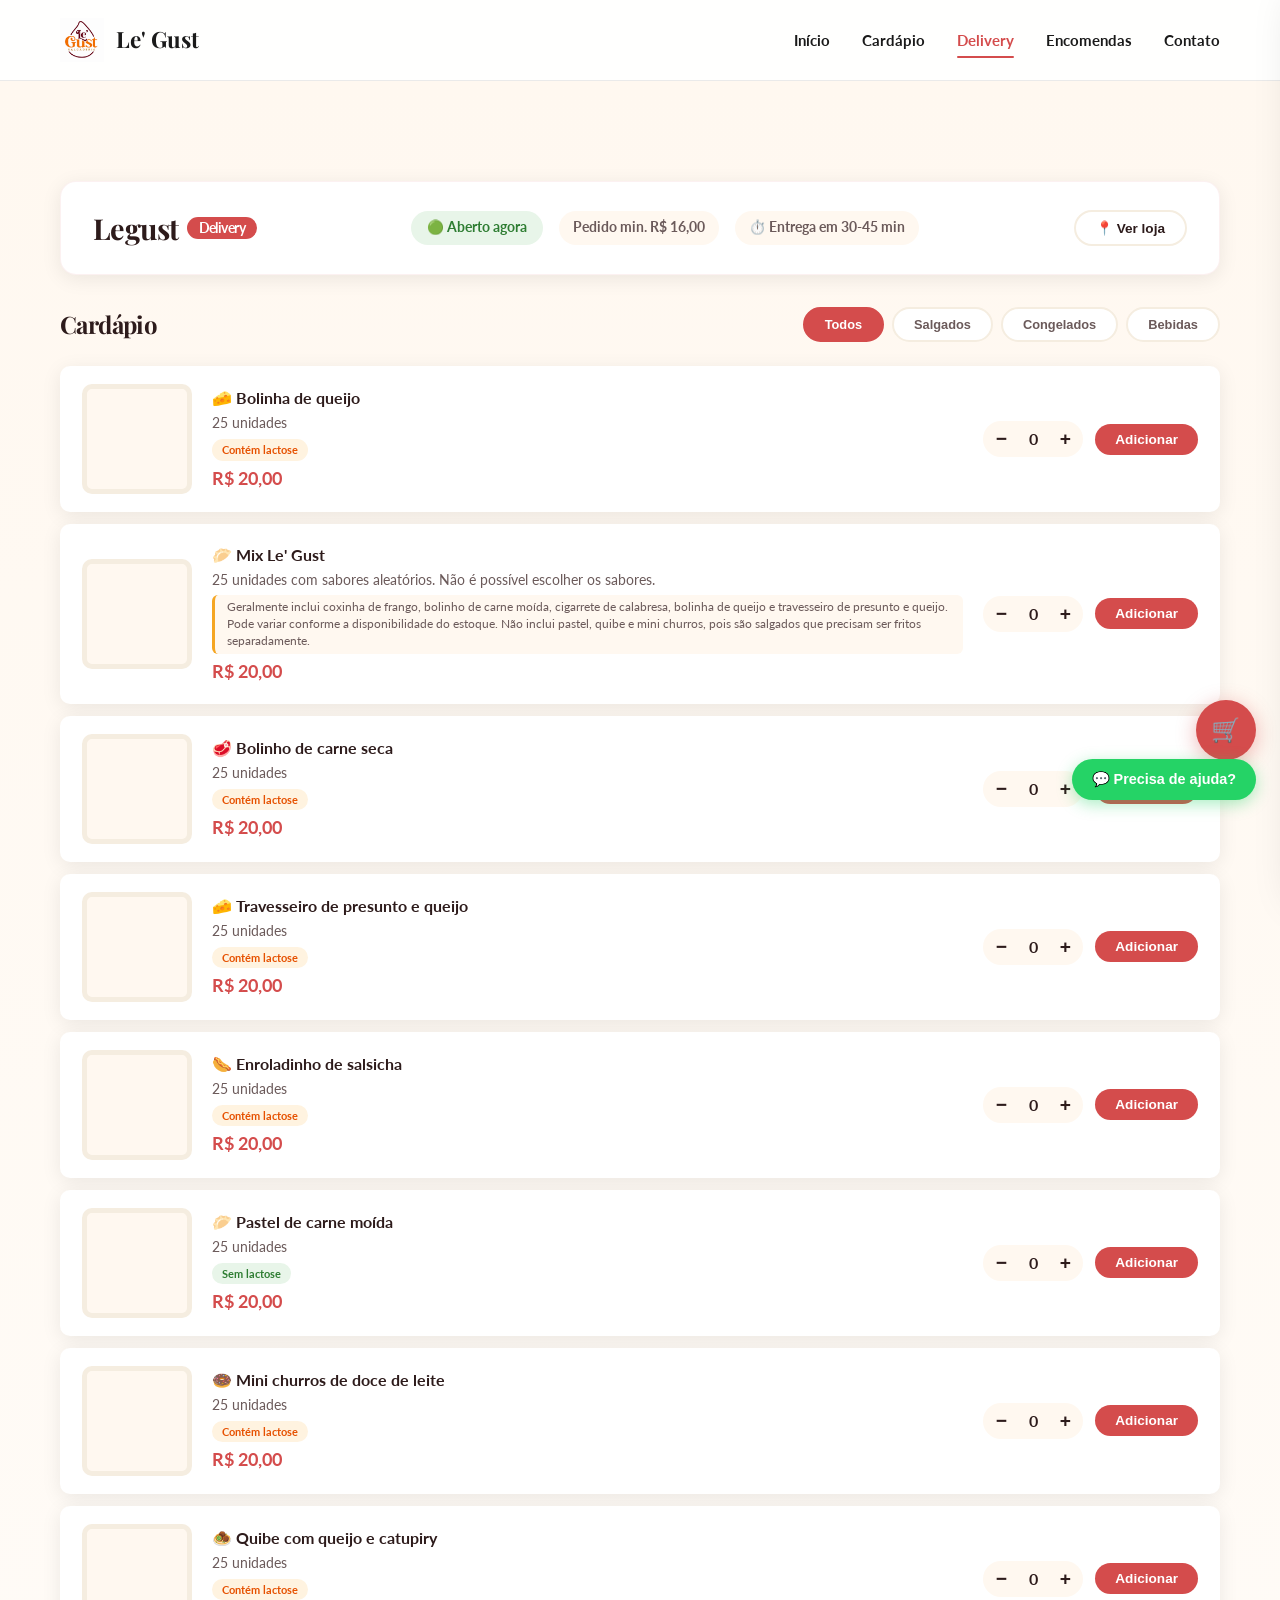
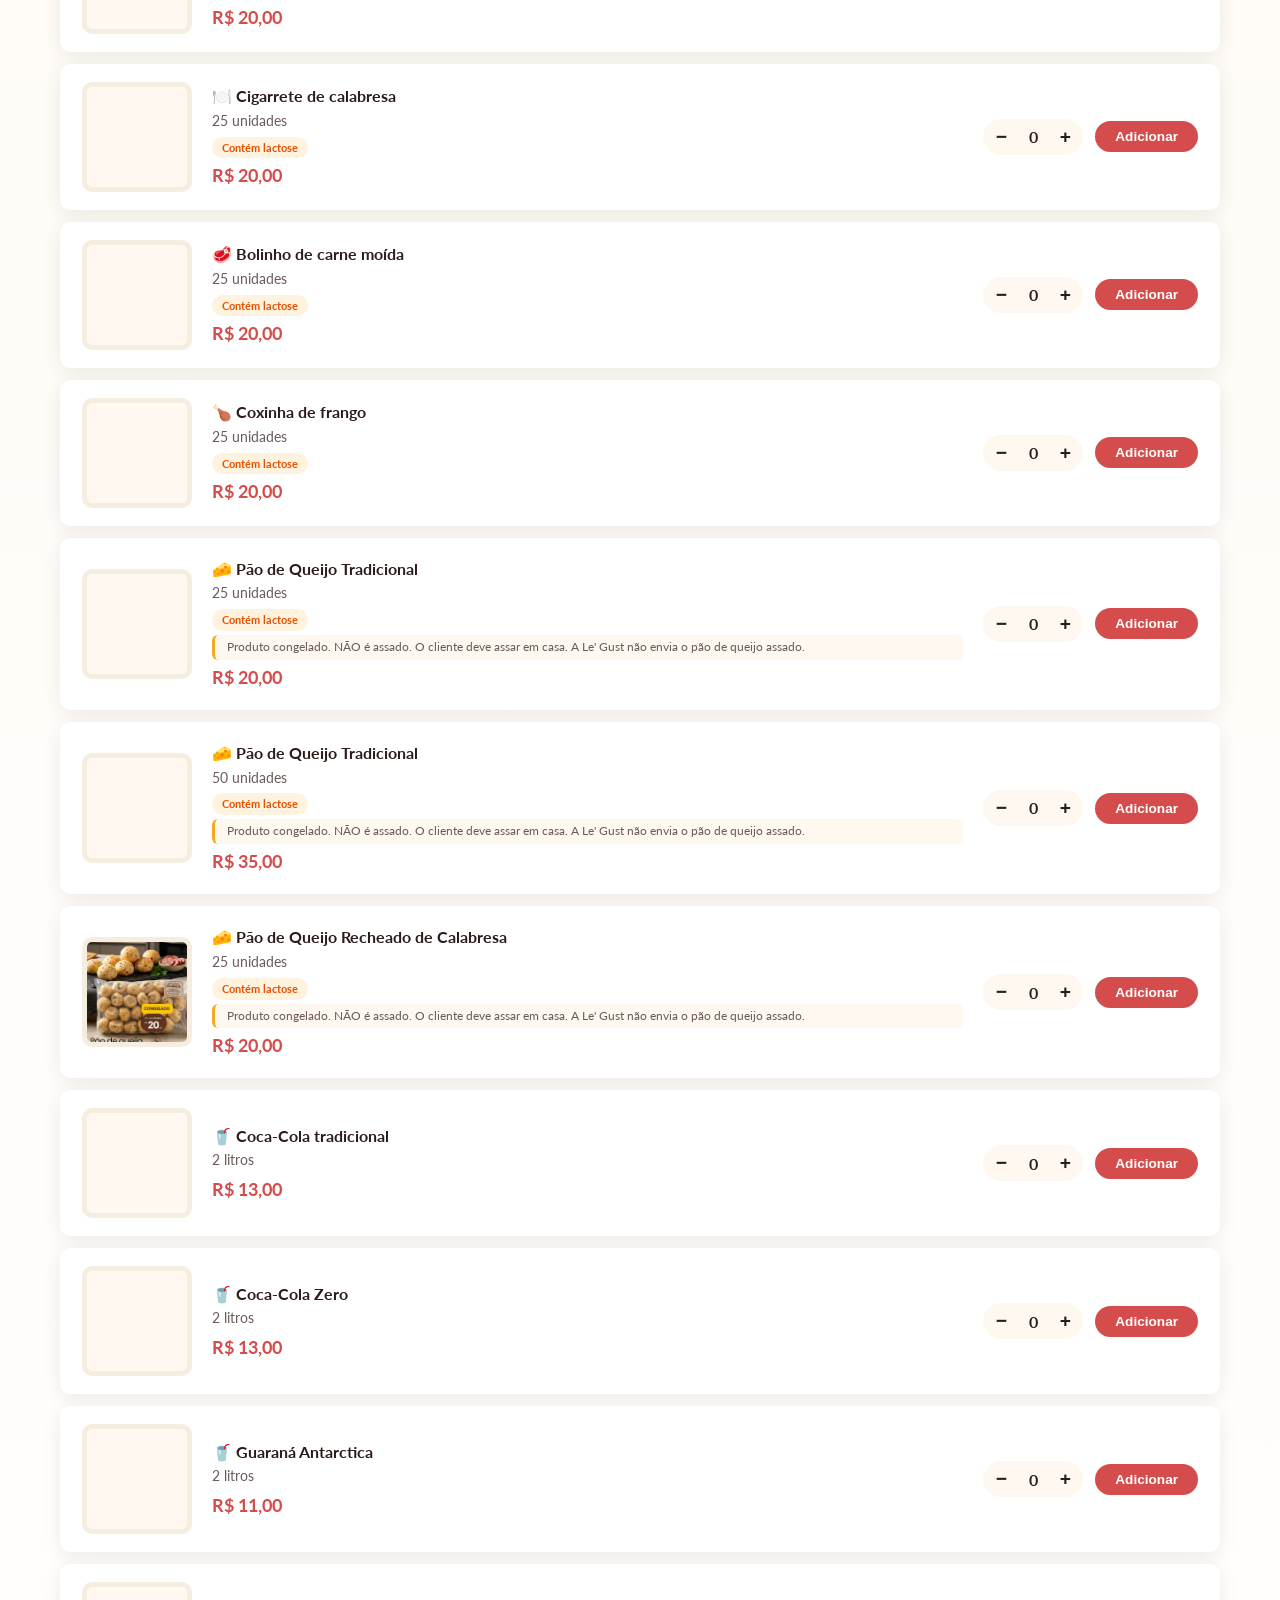
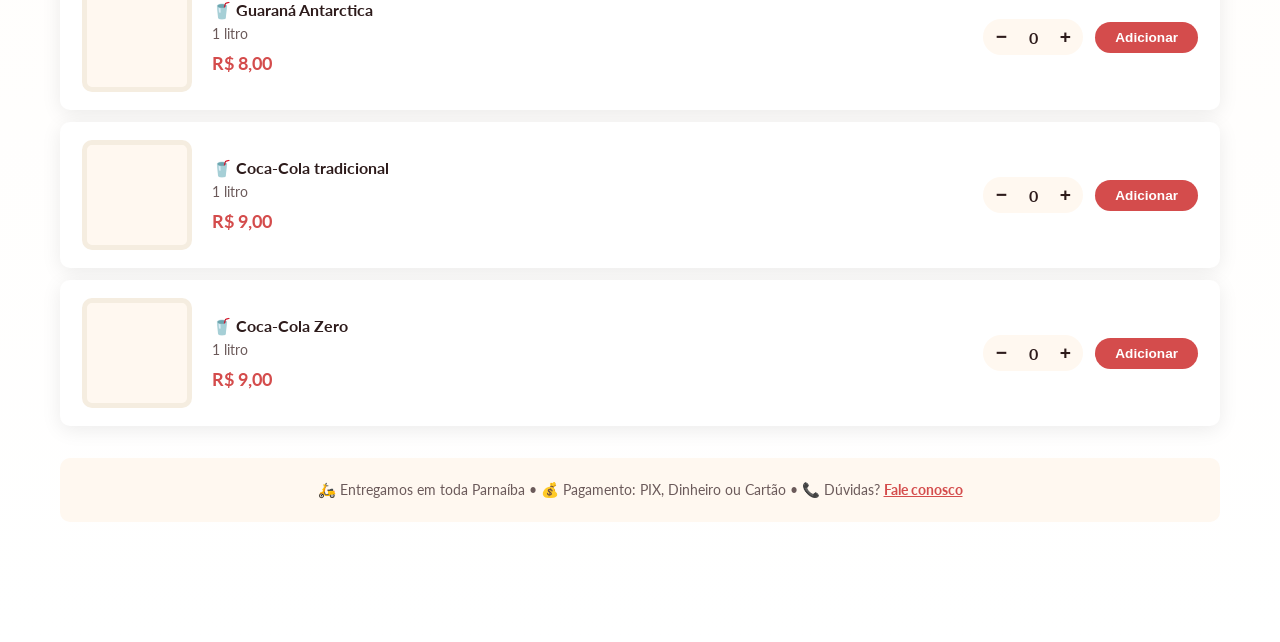
==== delivery.html @ bb662b4f "Atualizando" ====
<!DOCTYPE html>
<html lang="pt-BR">
<head>
    <meta charset="UTF-8" />
    <meta name="viewport" content="width=device-width, initial-scale=1.0" />
    <title>Delivery | Le' Gust Salgaderia</title>
    <meta name="description" content="Cardápio completo da Le' Gust Salgaderia. Peça seus salgados favoritos para entrega ou retirada." />
    <link rel="preconnect" href="https://fonts.googleapis.com" />
    <link rel="preconnect" href="https://fonts.gstatic.com" crossorigin />
    <link href="https://fonts.googleapis.com/css2?family=Playfair+Display:ital,wght@0,400;0,600;0,700;1,400&family=Lato:wght@400;700&display=swap" rel="stylesheet" />
    <link rel="stylesheet" href="style.css" />
    <link rel="stylesheet" href="delivery.css" />
</head>
<body>

    <!-- ===== HEADER ===== -->
    <header class="header" id="header">
        <div class="container">
            <a href="/" class="logo">
                <img src="legustlogo.png" alt="Le' Gust Salgaderia" />
                <span>Le' Gust</span>
            </a>
            <button class="menu-toggle" id="menuToggle" aria-label="Abrir menu" type="button">
                <span></span><span></span><span></span>
            </button>
            <nav class="nav-menu" id="navMenu">
                <a href="/">Início</a>
                <a href="/#cardapio">Cardápio</a>
                <a href="/delivery" class="active">Delivery</a>
                <a href="delivery.html">Encomendas</a>
                <a href="/#contato">Contato</a>
            </nav>
        </div>
    </header>

    <!-- ===== DELIVERY - CARDÁPIO ===== -->
    <section class="delivery-page">
        <div class="container">

            <!-- ===== HEADER DA LOJA ===== -->
            <div class="loja-header">
                <h1>
                    Legust
                    <span>Delivery</span>
                </h1>
                <div class="loja-status">
                    <span class="status-badge online">🟢 Aberto agora</span>
                    <span class="pedido-min">Pedido min. R$ 16,00</span>
                    <span class="pedido-min">⏱️ Entrega em 30-45 min</span>
                </div>
                <button type="button" class="btn-perfil" onclick="mostrarToast('📍 R. São Benedito, 475 - Planalto, Parnaíba - PI')">
                    📍 Ver loja
                </button>
            </div>

            <!-- ===== CATEGORIAS ===== -->
            <div class="categorias">
                <h2>Cardápio</h2>
                <div class="categoria-tabs">
                    <button type="button" class="categoria-tab active" data-categoria="todos">Todos</button>
                    <button type="button" class="categoria-tab" data-categoria="salgados">Salgados</button>
                    <button type="button" class="categoria-tab" data-categoria="congelados">Congelados</button>
                    <button type="button" class="categoria-tab" data-categoria="bebidas">Bebidas</button>
                </div>
            </div>

            <!-- ===== LISTA DE PRODUTOS ===== -->
            <div class="produtos-lista" id="produtosLista">
                <!-- Inserido via JavaScript -->
            </div>

            <!-- ===== INFORMAÇÕES ADICIONAIS ===== -->
            <div style="margin-top: 32px; padding: 20px; background: var(--cream); border-radius: var(--radius-sm); text-align: center;">
                <p style="color: var(--text-light); font-size: 0.9rem;">
                    🛵 Entregamos em toda Parnaíba • 
                    💰 Pagamento: PIX, Dinheiro ou Cartão • 
                    📞 Dúvidas? <a href="#" onclick="openWhatsApp('Olá! Tenho uma dúvida sobre o delivery.')" style="color: var(--primary); font-weight: 700;">Fale conosco</a>
                </p>
            </div>

        </div>
    </section>

    <!-- ===== CARRINHO LATERAL ===== -->
    <div class="cart-overlay" id="cartOverlay"></div>
    
    <div class="cart-sidebar" id="cartSidebar">
        <div class="cart-header">
            <h2>🛒 Seu Pedido</h2>
            <button type="button" class="cart-close" id="cartClose" aria-label="Fechar carrinho">&times;</button>
        </div>
        <div class="cart-body" id="cartBody">
            <div class="cart-empty">
                <span style="font-size:3rem;">🛒</span>
                <p>Seu pedido está vazio</p>
                <span>Adicione seus salgados favoritos!</span>
            </div>
        </div>
        <div class="cart-footer" id="cartFooter" style="display:none;">
            <div class="cart-total">
                <span>Total:</span>
                <span class="cart-total-value" id="cartTotal">R$ 0,00</span>
            </div>
            <button type="button" class="btn btn-primary btn-full" id="cartCheckout">
                FINALIZAR PEDIDO
            </button>
        </div>
    </div>

    <!-- ===== BOTÃO CARRINHO FLUTUANTE ===== -->
    <button type="button" class="cart-float" id="cartFloat" aria-label="Abrir carrinho">
        <span>🛒</span>
        <span class="cart-badge" id="cartBadge" style="display:none;">0</span>
    </button>

    <!-- ===== BOTÃO AJUDA ===== -->
    <button type="button" class="ajuda-btn" id="ajudaDelivery">
        💬 Precisa de ajuda?
    </button>

    <!-- ===== MODAL DE FINALIZAÇÃO ===== -->
    <div class="modal-overlay" id="modalOverlay">
        <div class="modal-content">
            <button type="button" class="modal-close" id="modalClose">&times;</button>
            <h2>📋 Finalizar Pedido</h2>
            
            <!-- STEP 1: Opções de entrega -->
            <div class="modal-step" id="modalStep1">
                <h3>Como você quer receber?</h3>
                <div class="delivery-options">
                    <button type="button" class="delivery-option" data-tipo="entrega">
                        <span class="option-icon">🛵</span>
                        RECEBER EM CASA
                    </button>
                    <button type="button" class="delivery-option" data-tipo="retirada">
                        <span class="option-icon">🏪</span>
                        RETIRAR NA LOJA
                    </button>
                    <button type="button" class="delivery-option" data-tipo="encomenda">
                        <span class="option-icon">📅</span>
                        FAZER AGENDAMENTO
                    </button>
                </div>
                <p style="text-align:center; margin-top:16px; color: var(--text-light); font-size:0.9rem;">
                    Escolha a melhor opção para você
                </p>
            </div>

            <!-- STEP 2: Formulário de Encomenda (sem eventos) -->
            <div class="modal-step" id="modalStepEncomenda" style="display:none;">
                <h3>📅 Fazer Agendamento</h3>
                <p style="color: var(--text-light); margin-bottom:16px;">
                    Preencha os dados para fazer sua encomenda.
                </p>
                
                <!-- Data -->
                <div class="form-group" style="margin-bottom:16px;">
                    <label for="encomendaData">Data da encomenda *</label>
                    <input type="date" id="encomendaData" required />
                </div>

                <!-- Horário -->
                <div class="form-group" style="margin-bottom:16px;">
                    <label>Horário *</label>
                    <div style="display:grid; grid-template-columns:1fr 1fr; gap:12px; margin-top:8px;">
                        <div>
                            <strong style="display:block; font-size:0.85rem; color:var(--text-light); margin-bottom:6px;">🌅 Manhã</strong>
                            <select id="encomendaHorario" class="horario-select" style="width:100%; padding:10px; border:2px solid var(--gray-dark); border-radius:var(--radius-sm); font-size:0.95rem;">
                                <option value="">Selecione</option>
                                <option value="08:00">08:00</option>
                                <option value="08:30">08:30</option>
                                <option value="09:00">09:00</option>
                                <option value="09:30">09:30</option>
                                <option value="10:00">10:00</option>
                                <option value="10:30">10:30</option>
                                <option value="11:00">11:00</option>
                                <option value="11:30">11:30</option>
                                <option value="12:00">12:00</option>
                            </select>
                        </div>
                        <div>
                            <strong style="display:block; font-size:0.85rem; color:var(--text-light); margin-bottom:6px;">🌆 Tarde</strong>
                            <select id="encomendaHorarioTarde" class="horario-select" style="width:100%; padding:10px; border:2px solid var(--gray-dark); border-radius:var(--radius-sm); font-size:0.95rem;">
                                <option value="">Selecione</option>
                                <option value="14:30">14:30</option>
                                <option value="15:00">15:00</option>
                                <option value="15:30">15:30</option>
                                <option value="16:00">16:00</option>
                                <option value="16:30">16:30</option>
                                <option value="17:00">17:00</option>
                                <option value="17:30">17:30</option>
                                <option value="18:00">18:00</option>
                                <option value="18:30">18:30</option>
                                <option value="19:00">19:00</option>
                            </select>
                        </div>
                    </div>
                </div>

                <!-- Endereço simplificado para encomenda -->
                <div style="background:var(--cream); padding:16px; border-radius:var(--radius-sm); margin-bottom:16px;">
                    <h4 style="font-size:1rem; margin-bottom:12px;">📍 Local da encomenda</h4>
                    <div class="form-group" style="margin-bottom:12px;">
                        <label for="encomendaEndereco">Endereço *</label>
                        <input type="text" id="encomendaEndereco" placeholder="Rua, número, complemento" required />
                    </div>
                    <div class="form-group" style="margin-bottom:12px;">
                        <label for="encomendaBairro">Bairro *</label>
                        <input type="text" id="encomendaBairro" placeholder="Digite o nome do seu bairro" required style="border-color:var(--primary); border-width:2px;" />
                    </div>
                    <div class="form-group">
                        <label for="encomendaReferencia">Ponto de referência</label>
                        <input type="text" id="encomendaReferencia" placeholder="Próximo a..." />
                    </div>
                </div>

                <!-- Nome do cliente -->
                <div class="form-group" style="margin-bottom:16px;">
                    <label for="encomendaNome">Seu nome *</label>
                    <input type="text" id="encomendaNome" placeholder="Digite seu nome" required />
                </div>

                <button type="button" class="btn btn-primary btn-full" id="btnConfirmarEncomenda">
                    ✅ CONFIRMAR ENCOMENDA
                </button>
            </div>

            <!-- STEP: Nome (para entrega/retirada) -->
            <div class="modal-step" id="modalStepNome" style="display:none;">
                <h3>👤 Seu nome</h3>
                <p style="color: var(--text-light); margin-bottom:16px;">
                    Como podemos te chamar?
                </p>
                <div class="form-group">
                    <label for="clienteNome">Seu nome *</label>
                    <input
                        type="text"
                        id="clienteNome"
                        placeholder="Digite seu nome"
                        autocomplete="name"
                        required
                    />
                </div>
                <button type="button" class="btn btn-primary btn-full" id="modalNomeConfirmar" style="margin-top:16px;">
                    ✅ Confirmar nome
                </button>
            </div>

            <!-- STEP 3: Endereço para entrega -->
            <div class="modal-step" id="modalStep3" style="display:none;">
                <h3>📍 Endereço de entrega</h3>
                <form id="modalEnderecoForm" onsubmit="return false;">
                    <div class="form-row">
                        <div class="form-group full">
                            <label>Rua *</label>
                            <input type="text" id="modalEnderecoRua" required placeholder="Digite sua rua" />
                        </div>
                    </div>
                    <div class="form-row">
                        <div class="form-group">
                            <label>Número *</label>
                            <input type="text" id="modalEnderecoNumero" placeholder="123" required />
                        </div>
                        <div class="form-group">
                            <label>Complemento</label>
                            <input type="text" id="modalEnderecoComplemento" placeholder="Apto, Bloco..." />
                        </div>
                    </div>
                    <div class="form-row">
                        <div class="form-group full">
                            <label>Bairro *</label>
                            <input type="text" id="modalEnderecoBairro" placeholder="Digite o nome do seu bairro" required />
                        </div>
                    </div>
                    <div class="form-row">
                        <div class="form-group full">
                            <label>Ponto de referência</label>
                            <input type="text" id="modalEnderecoReferencia" placeholder="Próximo a..." />
                        </div>
                    </div>
                    <button type="button" class="btn btn-primary btn-full" id="modalEnderecoConfirmar">
                        ✅ Confirmar endereço
                    </button>
                </form>
            </div>

            <!-- STEP 4: Pagamento e enviar -->
            <div class="modal-step" id="modalStep4" style="display:none;">
                <h3>💳 Forma de pagamento</h3>
                <p style="color: var(--text-light); margin-bottom:16px;">
                    Selecione como deseja pagar seu pedido.
                </p>
                <div class="pagamento-opcoes">
                    <button type="button" class="pagamento-btn" data-pagamento="PIX">✨ PIX</button>
                    <button type="button" class="pagamento-btn" data-pagamento="Dinheiro">💰 DINHEIRO</button>
                    <button type="button" class="pagamento-btn" data-pagamento="Cartão">💳 CARTÃO</button>
                </div>
                <p id="modalPagamentoSelecionado" style="display:none; margin-top: 12px; font-weight: bold;"></p>
                <!-- Botão de enviar será injetado dinamicamente -->
            </div>
        </div>
    </div>

    <!-- ===== SCRIPTS ===== -->
    <script src="main.js"></script>
    <script src="delivery.js"></script>
</body>
</html>
---- style.css ----
/* ===== VARIÁVEIS DE DESIGN ===== */
:root {
    --primary: #D9381E;
    --primary-hover: #B52B14;
    --primary-light: #FFF1EF;
    --dark: #1A1A1A;
    --dark-surface: #242424;
    --muted: #666666;
    --light-bg: #FAFAFA;
    --white: #FFFFFF;
    --whatsapp: #25D366;
    --whatsapp-hover: #1DA851;
    --border-color: #EAEAEA;
    
    --font-heading: 'Playfair Display', serif;
    --font-body: 'Lato', sans-serif;
    
    --shadow-sm: 0 2px 8px rgba(0, 0, 0, 0.04);
    --shadow-md: 0 8px 24px rgba(0, 0, 0, 0.08);
    --shadow-lg: 0 16px 32px rgba(0, 0, 0, 0.12);
    --radius-sm: 8px;
    --radius-md: 16px;
    --radius-lg: 24px;
    --transition: all 0.3s cubic-bezier(0.16, 1, 0.3, 1);
    
    /* Cores adicionais para compatibilidade com delivery.css */
    --cream: #FFF8F0;
    --cream-dark: #F5EDE0;
    --gray: #F0F0F0;
    --gray-dark: #E0E0E0;
    --text: #2D1B1B;
    --text-light: #6B5A5A;
}

/* ===== RESET & BASE ===== */
*, *::before, *::after {
    margin: 0;
    padding: 0;
    box-sizing: border-box;
}

html {
    scroll-behavior: smooth;
    font-size: 16px;
}

body {
    font-family: var(--font-body);
    color: var(--dark);
    background-color: var(--light-bg);
    line-height: 1.6;
    -webkit-font-smoothing: antialiased;
}

/* MELHORIA 1: Padronização do outline para acessibilidade */
:focus-visible {
    outline: 3px solid var(--primary);
    outline-offset: 2px;
}

.container {
    max-width: 1140px;
    margin: 0 auto;
    padding: 0 24px;
}

/* ===== TIPOGRAFIA ===== */
h1, h2, h3 {
    font-family: var(--font-heading);
    color: var(--dark);
    line-height: 1.2;
    letter-spacing: -0.02em;
}

h2 {
    font-size: 2.25rem;
    margin-bottom: 12px;
    letter-spacing: -0.025em;
}

/* MELHORIA 3: Estilo para a tag com mais refinamento */
.tag {
    display: inline-block;
    background: var(--primary-light);
    color: var(--primary);
    padding: 8px 18px;
    border-radius: 100px;
    font-weight: 700;
    font-size: 0.75rem;
    letter-spacing: 0.08em;
    text-transform: uppercase;
    margin-bottom: 12px;
    border: 1px solid rgba(217, 56, 30, 0.15);
}

/* ===== BOTÕES ===== */
.btn {
    display: inline-flex;
    align-items: center;
    justify-content: center;
    gap: 10px;
    padding: 14px 28px;
    border-radius: var(--radius-sm);
    font-weight: 700;
    font-size: 0.95rem;
    text-decoration: none;
    cursor: pointer;
    transition: var(--transition);
    border: none;
    position: relative;
    overflow: hidden;
}

/* MELHORIA 4: Efeito de "brilho" no hover dos botões */
.btn::after {
    content: '';
    position: absolute;
    top: -50%;
    left: -60%;
    width: 30%;
    height: 200%;
    background: linear-gradient(90deg, transparent, rgba(255, 255, 255, 0.15), transparent);
    transform: rotate(25deg);
    transition: all 0.6s ease;
}

.btn:hover::after {
    left: 110%;
}

.btn:hover {
    transform: translateY(-2px);
}

.btn-primary {
    background-color: var(--primary);
    color: var(--white);
    box-shadow: 0 4px 14px rgba(217, 56, 30, 0.35);
}

.btn-primary:hover {
    background-color: var(--primary-hover);
    box-shadow: 0 6px 20px rgba(217, 56, 30, 0.45);
}

.btn-whatsapp {
    background-color: var(--whatsapp);
    color: var(--white);
    box-shadow: 0 4px 14px rgba(37, 211, 102, 0.3);
}

.btn-whatsapp:hover {
    background-color: var(--whatsapp-hover);
    box-shadow: 0 6px 20px rgba(37, 211, 102, 0.4);
}

.btn-outline {
    background-color: transparent;
    border: 2px solid var(--primary);
    color: var(--primary);
}

.btn-outline:hover {
    background-color: var(--primary);
    color: var(--white);
}

.btn-large {
    padding: 18px 36px;
    font-size: 1.05rem;
    border-radius: var(--radius-md);
}

.btn-full {
    width: 100%;
}

/* ===== HEADER ===== */
.header {
    position: sticky;
    top: 0;
    background-color: rgba(255, 255, 255, 0.92);
    backdrop-filter: blur(12px);
    -webkit-backdrop-filter: blur(12px);
    border-bottom: 1px solid var(--border-color);
    z-index: 1000;
}

.header .container {
    display: flex;
    align-items: center;
    justify-content: space-between;
    height: 80px;
}

.logo {
    display: flex;
    align-items: center;
    gap: 12px;
    text-decoration: none;
    color: var(--dark);
    font-family: var(--font-heading);
    font-weight: 700;
    font-size: 1.4rem;
}

.logo img {
    height: 44px;
    width: auto;
    object-fit: contain;
}

.nav-menu {
    display: flex;
    align-items: center;
    gap: 32px;
}

.nav-menu a {
    text-decoration: none;
    color: var(--dark);
    font-weight: 700;
    font-size: 0.95rem;
    transition: var(--transition);
    position: relative;
}

.nav-menu a:hover,
.nav-menu a.active {
    color: var(--primary);
}

.nav-menu a::after {
    content: '';
    position: absolute;
    bottom: -6px;
    left: 0;
    width: 0;
    height: 2px;
    background-color: var(--primary);
    transition: var(--transition);
    border-radius: 2px;
}

.nav-menu a:hover::after,
.nav-menu a.active::after {
    width: 100%;
}

.menu-toggle {
    display: none;
    background: none;
    border: none;
    cursor: pointer;
    flex-direction: column;
    gap: 6px;
    padding: 4px;
}

.menu-toggle span {
    display: block;
    width: 26px;
    height: 2px;
    background-color: var(--dark);
    border-radius: 2px;
    transition: var(--transition);
}

/* ===== HERO ===== */
.hero {
    padding: 100px 0 80px 0;
    background: 
        radial-gradient(circle at 80% 20%, rgba(217, 56, 30, 0.03) 0%, transparent 50%),
        radial-gradient(circle at 20% 80%, rgba(217, 56, 30, 0.05) 0%, transparent 50%),
        linear-gradient(180deg, var(--primary-light) 0%, var(--light-bg) 100%);
    text-align: center;
    position: relative;
    overflow: hidden;
}

/* MELHORIA 6: Elemento decorativo no hero */
.hero::before {
    content: '✦';
    position: absolute;
    font-size: 300px;
    color: rgba(217, 56, 30, 0.03);
    top: -50px;
    right: -80px;
    transform: rotate(15deg);
    pointer-events: none;
}

/* ===== IMAGEM DA FAMÍLIA - NOVA REGRA ===== */
.hero-family-image {
    max-width: 180px;
    width: 100%;
    height: auto;
    border-radius: 50%;
    box-shadow: 0 8px 24px rgba(0, 0, 0, 0.1);
    margin-bottom: 24px;
    border: 3px solid var(--white);
}

.hero-logo {
    max-width: 110px;
    margin-bottom: 24px;
    filter: drop-shadow(0 8px 16px rgba(0, 0, 0, 0.08));
}

.hero h1 {
    font-size: 3.2rem;
    max-width: 800px;
    margin: 0 auto 20px auto;
    letter-spacing: -0.03em;
}

.hero h1 span {
    color: var(--primary);
    position: relative;
}

.hero h1 span::after {
    content: '';
    position: absolute;
    bottom: 2px;
    left: 0;
    right: 0;
    height: 6px;
    background-color: rgba(217, 56, 30, 0.15);
    border-radius: 4px;
    z-index: -1;
}

.hero p {
    font-size: 1.2rem;
    color: var(--muted);
    max-width: 620px;
    margin: 0 auto 36px auto;
    font-weight: 400;
}

.hero-buttons {
    display: flex;
    gap: 16px;
    justify-content: center;
    flex-wrap: wrap;
}

/* ===== SEÇÕES GERAIS ===== */
.ajuda, .sobre, .cardapio, .encomendas, .avaliacao, .contato {
    padding: 90px 0;
}

.ajuda, .cardapio, .avaliacao {
    background-color: var(--white);
}

/* ===== AJUDA & ENCOMENDAS (CARDS) ===== */
.ajuda-grid, .encomendas-grid {
    display: grid;
    grid-template-columns: repeat(auto-fit, minmax(300px, 1fr));
    gap: 32px;
    margin-top: 40px;
}

.ajuda-card, .encomenda-card {
    background-color: var(--white);
    padding: 40px 32px;
    border-radius: var(--radius-md);
    border: 1px solid var(--border-color);
    box-shadow: var(--shadow-sm);
    text-align: center;
    transition: var(--transition);
    display: flex;
    flex-direction: column;
    align-items: center;
    position: relative;
}

/* MELHORIA 7: Destaque no hover dos cards com uma borda superior */
.ajuda-card::before, .encomenda-card::before {
    content: '';
    position: absolute;
    top: 0;
    left: 15%;
    right: 15%;
    height: 4px;
    background-color: var(--primary);
    border-radius: 0 0 4px 4px;
    opacity: 0;
    transition: var(--transition);
}

.ajuda-card:hover::before, .encomenda-card:hover::before {
    opacity: 1;
    left: 5%;
    right: 5%;
}

.ajuda-card:hover, .encomenda-card:hover {
    transform: translateY(-8px);
    box-shadow: var(--shadow-md);
    border-color: transparent;
}

/* MELHORIA 8: Ícones com animação no hover */
.ajuda-icon, .encomenda-icon {
    font-size: 3rem;
    margin-bottom: 20px;
    background: var(--primary-light);
    width: 80px;
    height: 80px;
    display: flex;
    align-items: center;
    justify-content: center;
    border-radius: 50%;
    transition: var(--transition);
}

.ajuda-card:hover .ajuda-icon,
.encomenda-card:hover .encomenda-icon {
    transform: scale(1.05) rotate(-4deg);
    box-shadow: 0 8px 16px rgba(217, 56, 30, 0.15);
}

.ajuda-card h3, .encomenda-card h3 {
    font-size: 1.4rem;
    margin-bottom: 12px;
}

.ajuda-card p, .encomenda-card p {
    color: var(--muted);
    font-size: 0.95rem;
    margin-bottom: 24px;
    flex-grow: 1;
}

/* ===== SOBRE ===== */
.sobre-grid {
    display: grid;
    grid-template-columns: 1fr 1.1fr;
    gap: 60px;
    align-items: center;
}

.sobre-image {
    position: relative;
}

.sobre-image img {
    width: 100%;
    max-width: 420px;
    display: block;
    margin: 0 auto;
    border-radius: var(--radius-lg);
    box-shadow: var(--shadow-md);
}

/* MELHORIA 9: Efeito de "selo" ou moldura na imagem do sobre */
.sobre-image::after {
    content: '';
    position: absolute;
    top: -12px;
    left: -12px;
    right: 12px;
    bottom: 12px;
    border: 2px solid var(--primary);
    border-radius: var(--radius-lg);
    z-index: -1;
    opacity: 0.15;
}

.sobre-content p {
    color: var(--muted);
    font-size: 1.05rem;
    margin-top: 16px;
    font-weight: 400;
}

/* ===== CARDÁPIO ===== */
.cardapio-desc {
    text-align: center;
    color: var(--muted);
    font-size: 1.1rem;
}

.cardapio-filters {
    display: flex;
    justify-content: center;
    gap: 12px;
    margin: 32px 0 40px 0;
    flex-wrap: wrap;
}

.filter-btn {
    background-color: var(--light-bg);
    border: 1px solid var(--border-color);
    padding: 10px 24px;
    border-radius: 100px;
    cursor: pointer;
    font-weight: 700;
    font-size: 0.9rem;
    color: var(--muted);
    transition: var(--transition);
}

.filter-btn:hover {
    border-color: var(--primary);
    color: var(--primary);
    transform: translateY(-2px);
}

.filter-btn.active {
    background-color: var(--primary);
    color: var(--white);
    border-color: var(--primary);
    box-shadow: 0 4px 12px rgba(217, 56, 30, 0.25);
}

.cardapio-grid {
    display: grid;
    grid-template-columns: repeat(auto-fill, minmax(260px, 1fr));
    gap: 28px;
}

.product-card {
    background-color: var(--white);
    border: 1px solid var(--border-color);
    border-radius: var(--radius-md);
    padding: 24px;
    box-shadow: var(--shadow-sm);
    transition: var(--transition);
    display: flex;
    flex-direction: column;
    justify-content: space-between;
    position: relative;
    overflow: hidden;
}

.product-card::before {
    content: '';
    position: absolute;
    top: 0;
    left: 0;
    right: 0;
    bottom: 0;
    background: linear-gradient(135deg, transparent 40%, var(--primary-light) 100%);
    opacity: 0;
    transition: var(--transition);
    border-radius: var(--radius-md);
    z-index: 0;
}

.product-card:hover::before {
    opacity: 1;
}

.product-card:hover {
    transform: translateY(-4px);
    box-shadow: var(--shadow-md);
    border-color: transparent;
}

.product-card > * {
    position: relative;
    z-index: 1;
}

.product-card h3 {
    font-size: 1.25rem;
}

.product-card .price {
    font-size: 1.4rem;
    color: var(--primary);
    font-weight: 700;
    margin-top: 12px;
}

.product-card .quantity {
    color: var(--muted);
    font-size: 0.9rem;
}

.product-observation {
    background: var(--primary-light);
    padding: 12px;
    border-radius: var(--radius-sm);
    margin-top: 12px;
    font-size: 0.85rem;
    color: var(--muted);
    border-left: 3px solid var(--primary);
}

.product-observation strong {
    display: block;
    color: var(--dark);
    margin-bottom: 4px;
}

.product-observation p {
    margin: 0;
}

.product-card .btn {
    margin-top: 16px;
    width: 100%;
}

/* ===== AVALIAÇÃO ===== */
.avaliacao {
    text-align: center;
    background: linear-gradient(180deg, var(--white) 0%, var(--primary-light) 100%);
}

.avaliacao p {
    font-size: 1.1rem;
    max-width: 500px;
    margin: 0 auto 28px auto;
    font-weight: 400;
}

/* ===== CONTATO MELHORADO ===== */
.contato {
    background: linear-gradient(180deg, var(--white) 0%, var(--light-bg) 100%);
}

.contato-grid {
    display: flex;
    justify-content: center;
}

.contato-info {
    max-width: 600px;
    width: 100%;
    background: var(--white);
    padding: 48px 40px;
    border-radius: var(--radius-lg);
    box-shadow: var(--shadow-md);
    border: 1px solid var(--border-color);
}

.info-item {
    display: flex;
    gap: 20px;
    margin-bottom: 32px;
    align-items: flex-start;
    padding-bottom: 32px;
    border-bottom: 1px solid var(--border-color);
}

.info-item:last-of-type {
    border-bottom: none;
    margin-bottom: 24px;
    padding-bottom: 0;
}

.info-icon {
    font-size: 1.8rem;
    background: var(--primary-light);
    width: 56px;
    height: 56px;
    display: flex;
    align-items: center;
    justify-content: center;
    border-radius: var(--radius-sm);
    flex-shrink: 0;
    transition: var(--transition);
}

.info-item:hover .info-icon {
    transform: scale(1.05) rotate(-3deg);
    background: var(--primary);
    color: var(--white);
}

.info-item div strong {
    display: block;
    font-size: 1rem;
    color: var(--dark);
    margin-bottom: 4px;
    font-family: var(--font-heading);
    font-size: 1.1rem;
}

.info-item div p {
    color: var(--muted);
    margin-bottom: 6px;
    font-size: 0.95rem;
    line-height: 1.5;
}

.contato-link {
    color: var(--primary);
    font-weight: 700;
    text-decoration: none;
    font-size: 0.9rem;
    transition: var(--transition);
    display: inline-flex;
    align-items: center;
    gap: 6px;
}

.contato-link:hover {
    color: var(--primary-hover);
    transform: translateX(4px);
}

.whatsapp-link {
    color: var(--whatsapp);
}

.whatsapp-link:hover {
    color: var(--whatsapp-hover);
}

/* ===== FOOTER ===== */
.footer {
    background-color: var(--dark);
    color: rgba(255, 255, 255, 0.7);
    padding: 80px 0 28px 0;
}

.footer-content {
    display: grid;
    grid-template-columns: 2fr 1fr 1fr;
    gap: 60px;
    margin-bottom: 60px;
}

.footer-brand .logo {
    color: var(--white);
    margin-bottom: 16px;
}

.footer-brand p {
    max-width: 360px;
    font-size: 0.95rem;
}

.footer-links strong,
.footer-social strong {
    font-size: 1.1rem;
    font-family: var(--font-heading);
    color: var(--white);
    display: block;
    margin-bottom: 8px;
}

.footer-links a {
    display: block;
    color: rgba(255, 255, 255, 0.7);
    text-decoration: none;
    margin-top: 12px;
    transition: var(--transition);
}

.footer-links a:hover {
    color: var(--white);
    transform: translateX(4px);
}

.footer-bottom {
    text-align: center;
    border-top: 1px solid var(--dark-surface);
    padding-top: 28px;
    font-size: 0.9rem;
}

/* ===== CONTROLES MOBILE ===== */
.cta-fixo {
    display: none;
    position: fixed;
    bottom: 0;
    left: 0;
    right: 0;
    background-color: rgba(255, 255, 255, 0.95);
    backdrop-filter: blur(10px);
    padding: 12px 16px;
    border-top: 1px solid var(--border-color);
    z-index: 999;
    gap: 12px;
}

.cta-fixo .btn {
    flex: 1;
    padding: 12px;
    font-size: 0.9rem;
}

/* ===== WHATSAPP FLOAT ===== */
.whatsapp-float {
    position: fixed;
    bottom: 90px;
    right: 20px;
    width: 60px;
    height: 60px;
    background: var(--whatsapp);
    color: var(--white);
    border-radius: 50%;
    display: flex;
    align-items: center;
    justify-content: center;
    font-size: 2rem;
    text-decoration: none;
    box-shadow: 0 4px 16px rgba(37, 211, 102, 0.4);
    transition: var(--transition);
    z-index: 100;
}

.whatsapp-float:hover {
    transform: scale(1.1);
    box-shadow: 0 6px 24px rgba(37, 211, 102, 0.5);
}

/* ===== RESPONSIVIDADE ===== */
@media (max-width: 992px) {
    .hero h1 {
        font-size: 2.5rem;
    }
    
    .sobre-grid {
        grid-template-columns: 1fr;
        text-align: center;
    }
    
    .sobre-content div {
        justify-content: center;
    }

    .sobre-image::after {
        display: none;
    }
}

@media (max-width: 768px) {
    .menu-toggle {
        display: flex;
    }

    .nav-menu {
        display: none;
        position: absolute;
        top: 80px;
        left: 0;
        right: 0;
        background-color: var(--white);
        flex-direction: column;
        padding: 24px;
        box-shadow: var(--shadow-md);
        border-bottom: 1px solid var(--border-color);
        gap: 20px;
    }

    .nav-menu.active {
        display: flex;
    }

    .contato-grid, .footer-content {
        grid-template-columns: 1fr;
        gap: 40px;
    }

    .hero {
        padding: 60px 0 40px 0;
    }

    .hero h1 {
        font-size: 2rem;
    }

    .hero::before {
        display: none;
    }

    .cta-fixo {
        display: flex;
    }

    body {
        padding-bottom: 72px;
    }

    .hero-family-image {
        max-width: 140px;
    }

    .contato-info {
        padding: 32px 20px;
    }
    
    .info-item {
        gap: 16px;
        margin-bottom: 24px;
        padding-bottom: 24px;
    }
    
    .info-icon {
        width: 48px;
        height: 48px;
        font-size: 1.4rem;
    }
}

@media (max-width: 480px) {
    .hero-family-image {
        max-width: 120px;
    }
    
    .hero h1 {
        font-size: 1.8rem;
    }
    
    .hero p {
        font-size: 1rem;
    }
    
    .cardapio-grid {
        grid-template-columns: 1fr;
    }
    
    .ajuda-grid, .encomendas-grid {
        grid-template-columns: 1fr;
    }
    
    .btn-large {
        padding: 14px 24px;
        font-size: 0.95rem;
    }
}
/* ===== FOTO DA FAMÍLIA - MOBILE ===== */

@media (max-width: 768px) {

    .hero {
        min-height: auto;
        padding: 25px 16px 35px;
    }

    .hero-content {
        padding: 0;
        gap: 0;
    }

    .hero-family-image {
        display: block;
        width: 100%;
        max-width: 360px;
        height: 200px;
        object-fit: cover;
        margin: 0 auto 24px;
        border-radius: 16px;
        border: 4px solid var(--white);
        box-shadow: 0 8px 25px rgba(0, 0, 0, 0.15);
    }

    .hero h1 {
        margin: 0 auto 16px;
        max-width: 390px;
        font-size: 2rem;
        line-height: 1.08;
    }

    .hero p {
        max-width: 360px;
        margin: 0 auto 24px;
        font-size: 0.95rem;
        line-height: 1.5;
    }
}

@media (max-width: 480px) {

    .hero {
        padding: 20px 14px 30px;
    }

    .hero-family-image {
        width: 100%;
        max-width: 360px;
        height: 200px;
        margin-bottom: 24px;
    }

    .hero h1 {
        font-size: 1.9rem;
    }
}

/* ===== REMOVER A FOTO DO MEIO (SOBRE) ===== */
.sobre-image {
    display: none; /* Esconde a imagem da seção Sobre */
}

/* Ajuste para o grid do Sobre quando a imagem é removida */
.sobre-grid {
    display: grid;
    grid-template-columns: 1fr; /* Agora ocupa toda a largura */
    gap: 0;
    text-align: center;
}

.sobre-content {
    max-width: 800px;
    margin: 0 auto;
}

.sobre-content div {
    justify-content: center;
}
---- delivery.css ----
/* ===== VARIÁVEIS E RESET ===== */
:root {
    --primary: #D44C4C;
    --primary-dark: #B33A3A;
    --primary-light: #FDE8E8;
    --secondary: #F5A623;
    --text: #2D1B1B;
    --text-light: #6B5A5A;
    --white: #FFFFFF;
    --cream: #FFF8F0;
    --cream-dark: #F5EDE0;
    --gray: #F0F0F0;
    --gray-dark: #E0E0E0;
    --shadow: 0 4px 20px rgba(0,0,0,0.08);
    --shadow-hover: 0 8px 32px rgba(0,0,0,0.12);
    --radius: 16px;
    --radius-sm: 10px;
    --transition: all 0.3s cubic-bezier(0.4, 0, 0.2, 1);
    --whatsapp: #25D366;
    --font: 'Lato', sans-serif;
    --font-display: 'Playfair Display', serif;
}

* {
    margin: 0;
    padding: 0;
    box-sizing: border-box;
}

body {
    font-family: var(--font);
    background: var(--cream);
    color: var(--text);
    line-height: 1.6;
}

.container {
    max-width: 1200px;
    margin: 0 auto;
    padding: 0 20px;
}

/* ===== DELIVERY PAGE ===== */
.delivery-page {
    padding: 100px 0 120px;
    min-height: 100vh;
    background: linear-gradient(180deg, #FFF8F0 0%, #FFFFFF 100%);
}

.loja-header {
    background: var(--white);
    border-radius: var(--radius);
    padding: 28px 32px;
    box-shadow: var(--shadow);
    margin-bottom: 32px;
    display: flex;
    align-items: center;
    justify-content: space-between;
    flex-wrap: wrap;
    gap: 16px;
    border: 1px solid rgba(212, 76, 76, 0.08);
}

.loja-header h1 {
    font-family: var(--font-display);
    font-size: 1.8rem;
    color: var(--text);
    display: flex;
    align-items: center;
    gap: 8px;
}

.loja-header h1 span {
    background: var(--primary);
    color: var(--white);
    font-size: 0.9rem;
    padding: 2px 12px;
    border-radius: 50px;
    font-family: var(--font);
}

.loja-status {
    display: flex;
    align-items: center;
    gap: 16px;
    flex-wrap: wrap;
}

.status-badge {
    padding: 6px 16px;
    border-radius: 50px;
    font-size: 0.85rem;
    font-weight: 700;
    display: flex;
    align-items: center;
    gap: 6px;
}

.status-badge.online {
    background: #E8F5E9;
    color: #2E7D32;
}

.status-badge.offline {
    background: #FFF3E0;
    color: #E65100;
}

.pedido-min {
    font-size: 0.85rem;
    color: var(--text-light);
    background: var(--cream);
    padding: 6px 14px;
    border-radius: 50px;
    font-weight: 700;
}

.btn-perfil {
    background: none;
    border: 2px solid var(--cream-dark);
    padding: 8px 20px;
    border-radius: 50px;
    font-weight: 700;
    font-size: 0.85rem;
    color: var(--text);
    cursor: pointer;
    transition: var(--transition);
}

.btn-perfil:hover {
    border-color: var(--primary);
    color: var(--primary);
}

/* ===== CATEGORIAS ===== */
.categorias {
    display: flex;
    align-items: center;
    gap: 12px;
    margin-bottom: 24px;
    flex-wrap: wrap;
}

.categorias h2 {
    font-family: var(--font-display);
    font-size: 1.5rem;
    color: var(--text);
    margin: 0;
}

.categoria-tabs {
    display: flex;
    gap: 8px;
    flex-wrap: wrap;
    margin-left: auto;
}

.categoria-tab {
    padding: 8px 20px;
    border-radius: 50px;
    border: 2px solid var(--cream-dark);
    background: var(--white);
    color: var(--text-light);
    font-weight: 700;
    font-size: 0.8rem;
    cursor: pointer;
    transition: var(--transition);
}

.categoria-tab:hover {
    border-color: var(--primary);
    color: var(--primary);
}

.categoria-tab.active {
    border-color: var(--primary);
    background: var(--primary);
    color: var(--white);
}

/* ===== PRODUTOS COM IMAGEM ===== */
.produtos-lista {
    display: grid;
    grid-template-columns: 1fr;
    gap: 12px;
}

.produto-item {
    background: var(--white);
    border-radius: var(--radius-sm);
    padding: 16px 20px;
    display: flex;
    align-items: center;
    gap: 20px;
    box-shadow: var(--shadow);
    transition: var(--transition);
    border: 2px solid transparent;
    position: relative;
}

.produto-item:hover {
    transform: translateY(-2px);
    box-shadow: var(--shadow-hover);
    border-color: var(--primary-light);
}

.produto-item:active {
    transform: scale(0.98);
}

/* ===== IMAGEM DO PRODUTO ===== */
.produto-imagem {
    flex-shrink: 0;
    width: 110px;
    height: 110px;
    border-radius: var(--radius-sm);
    overflow: hidden;
    background: var(--cream);
    display: flex;
    align-items: center;
    justify-content: center;
    border: 5px solid var(--cream-dark);
}

.produto-imagem img {
    width: 100%;
    height: 100%;
    object-fit: cover;
    transition: var(--transition);
}

.produto-item:hover .produto-imagem img {
    transform: scale(1.05);
}

/* ===== INFORMAÇÕES DO PRODUTO ===== */
.produto-info {
    flex: 1;
    min-width: 0;
    display: flex;
    flex-direction: column;
    gap: 2px;
}

.produto-info .nome {
    font-weight: 700;
    font-size: 1rem;
    color: var(--text);
    display: block;
}

.produto-info .descricao {
    font-size: 0.85rem;
    color: var(--text-light);
    display: block;
}

.produto-info .lactose {
    font-size: 0.7rem;
    font-weight: 700;
    padding: 2px 10px;
    border-radius: 50px;
    background: #FFF3E0;
    color: #E65100;
    display: inline-block;
    width: fit-content;
    margin-top: 2px;
}

.produto-info .lactose.sem {
    background: #E8F5E9;
    color: #2E7D32;
}

.produto-info .preco {
    font-weight: 700;
    font-size: 1.1rem;
    color: var(--primary);
    display: block;
    margin-top: 2px;
}

.produto-observacao {
    font-size: 0.75rem;
    color: var(--text-light);
    background: var(--cream);
    padding: 4px 12px;
    border-radius: 6px;
    margin-top: 2px;
    border-left: 3px solid var(--secondary);
    line-height: 1.4;
}

/* ===== AÇÕES DO PRODUTO ===== */
.produto-actions {
    display: flex;
    align-items: center;
    gap: 12px;
    flex-shrink: 0;
}

.qtd-control {
    display: flex;
    align-items: center;
    gap: 4px;
    background: var(--cream);
    border-radius: 50px;
    padding: 2px;
}

.qtd-btn {
    width: 32px;
    height: 32px;
    border-radius: 50%;
    border: none;
    background: transparent;
    font-weight: 700;
    font-size: 1.2rem;
    color: var(--text);
    cursor: pointer;
    transition: var(--transition);
    display: flex;
    align-items: center;
    justify-content: center;
}

.qtd-btn:hover {
    background: var(--primary);
    color: var(--white);
}

.qtd-btn:active {
    transform: scale(0.9);
}

.qtd-value {
    font-weight: 700;
    min-width: 24px;
    text-align: center;
    font-size: 1rem;
}

.add-btn {
    background: var(--primary);
    color: var(--white);
    border: none;
    padding: 8px 20px;
    border-radius: 50px;
    font-weight: 700;
    font-size: 0.85rem;
    cursor: pointer;
    transition: var(--transition);
    white-space: nowrap;
}

.add-btn:hover {
    background: var(--primary-dark);
    transform: scale(1.05);
}

.add-btn:active {
    transform: scale(0.95);
}

/* ===== CARRINHO LATERAL ===== */
.cart-sidebar {
    position: fixed;
    top: 0;
    right: -420px;
    width: 400px;
    max-width: 90vw;
    height: 100vh;
    background: var(--white);
    box-shadow: -4px 0 40px rgba(0,0,0,0.15);
    z-index: 2000;
    transition: right 0.4s cubic-bezier(0.4, 0, 0.2, 1);
    display: flex;
    flex-direction: column;
}

.cart-sidebar.open {
    right: 0;
}

.cart-overlay {
    position: fixed;
    top: 0;
    left: 0;
    right: 0;
    bottom: 0;
    background: rgba(0,0,0,0.4);
    z-index: 1999;
    opacity: 0;
    pointer-events: none;
    transition: opacity 0.4s ease;
}

.cart-overlay.active {
    opacity: 1;
    pointer-events: all;
}

.cart-header {
    padding: 20px 24px;
    border-bottom: 1px solid var(--gray);
    display: flex;
    align-items: center;
    justify-content: space-between;
    flex-shrink: 0;
}

.cart-header h2 {
    font-family: var(--font-display);
    font-size: 1.3rem;
    color: var(--text);
    margin: 0;
}

.cart-close {
    width: 40px;
    height: 40px;
    border-radius: 50%;
    border: none;
    background: var(--gray);
    font-size: 1.5rem;
    cursor: pointer;
    transition: var(--transition);
    display: flex;
    align-items: center;
    justify-content: center;
}

.cart-close:hover {
    background: #ffebee;
    color: var(--primary);
}

.cart-body {
    flex: 1;
    overflow-y: auto;
    padding: 16px 24px;
}

.cart-empty {
    text-align: center;
    padding: 48px 16px;
}

.cart-empty p {
    font-weight: 700;
    font-size: 1.1rem;
    color: var(--text);
}

.cart-empty span {
    color: var(--text-light);
    font-size: 0.9rem;
}

/* ===== ITEM DO CARRINHO COM IMAGEM ===== */
.cart-item {
    display: flex;
    align-items: center;
    gap: 12px;
    padding: 12px 0;
    border-bottom: 1px solid var(--gray);
}

.cart-item:last-child {
    border-bottom: none;
}

.cart-item-imagem {
    flex-shrink: 0;
    width: 50px;
    height: 50px;
    border-radius: 8px;
    overflow: hidden;
    background: var(--cream);
    border: 1px solid var(--cream-dark);
}

.cart-item-imagem img {
    width: 100%;
    height: 100%;
    object-fit: cover;
}

.cart-item-info {
    flex: 1;
    min-width: 0;
}

.cart-item-name {
    font-weight: 700;
    font-size: 0.9rem;
    color: var(--text);
}

.cart-item-detail {
    font-size: 0.8rem;
    color: var(--text-light);
}

.cart-item-actions {
    display: flex;
    align-items: center;
    gap: 4px;
    flex-shrink: 0;
}

.cart-item-qty-btn {
    width: 28px;
    height: 28px;
    border-radius: 50%;
    border: 1px solid var(--gray-dark);
    background: var(--white);
    font-weight: 700;
    cursor: pointer;
    transition: var(--transition);
    display: flex;
    align-items: center;
    justify-content: center;
    font-size: 1rem;
}

.cart-item-qty-btn:hover {
    border-color: var(--primary);
    background: var(--primary);
    color: var(--white);
}

.cart-item-qty {
    font-weight: 700;
    min-width: 20px;
    text-align: center;
    font-size: 0.9rem;
}

.cart-item-remove {
    background: none;
    border: none;
    color: #999;
    font-size: 1.2rem;
    cursor: pointer;
    padding: 4px 8px;
    transition: var(--transition);
}

.cart-item-remove:hover {
    color: var(--primary);
}

.cart-footer {
    padding: 16px 24px 24px;
    border-top: 1px solid var(--gray);
    flex-shrink: 0;
    background: var(--white);
}

.cart-total {
    display: flex;
    justify-content: space-between;
    align-items: center;
    font-size: 1.2rem;
    font-weight: 700;
    margin-bottom: 12px;
}

.cart-total span:last-child {
    color: var(--primary);
    font-size: 1.3rem;
}

/* ===== CARRINHO FLUTUANTE ===== */
.cart-float {
    position: fixed;
    bottom: 140px;
    right: 24px;
    width: 60px;
    height: 60px;
    border-radius: 50%;
    background: var(--primary);
    color: var(--white);
    border: none;
    font-size: 1.5rem;
    cursor: pointer;
    box-shadow: 0 4px 20px rgba(212, 76, 76, 0.4);
    transition: var(--transition);
    z-index: 100;
    display: flex;
    align-items: center;
    justify-content: center;
}

.cart-float:hover {
    transform: scale(1.1);
    box-shadow: 0 6px 28px rgba(212, 76, 76, 0.5);
}

.cart-float .cart-badge {
    position: absolute;
    top: -4px;
    right: -4px;
    background: var(--secondary);
    color: var(--white);
    font-size: 0.7rem;
    font-weight: 700;
    min-width: 22px;
    height: 22px;
    border-radius: 50%;
    display: flex;
    align-items: center;
    justify-content: center;
    border: 2px solid var(--white);
}

/* ===== MODAL ===== */
.modal-overlay {
    position: fixed;
    top: 0;
    left: 0;
    right: 0;
    bottom: 0;
    background: rgba(0,0,0,0.6);
    z-index: 3000;
    display: flex;
    align-items: center;
    justify-content: center;
    opacity: 0;
    pointer-events: none;
    transition: opacity 0.4s ease;
    padding: 20px;
}

.modal-overlay.active {
    opacity: 1;
    pointer-events: all;
}

.modal-content {
    background: var(--white);
    border-radius: var(--radius);
    max-width: 560px;
    width: 100%;
    max-height: 90vh;
    overflow-y: auto;
    padding: 32px;
    position: relative;
    transform: translateY(20px) scale(0.98);
    transition: transform 0.4s cubic-bezier(0.4, 0, 0.2, 1);
}

.modal-overlay.active .modal-content {
    transform: translateY(0) scale(1);
}

.modal-close {
    position: absolute;
    top: 16px;
    right: 16px;
    width: 40px;
    height: 40px;
    border-radius: 50%;
    border: none;
    background: var(--gray);
    font-size: 1.5rem;
    cursor: pointer;
    transition: var(--transition);
    display: flex;
    align-items: center;
    justify-content: center;
}

.modal-close:hover {
    background: #ffebee;
    color: var(--primary);
}

.modal-content h2 {
    font-family: var(--font-display);
    font-size: 1.6rem;
    color: var(--text);
    margin-bottom: 24px;
}

.modal-content h3 {
    font-size: 1.1rem;
    color: var(--text);
    margin-bottom: 16px;
}

.modal-step {
    animation: fadeInUp 0.4s ease;
}

@keyframes fadeInUp {
    from {
        opacity: 0;
        transform: translateY(12px);
    }
    to {
        opacity: 1;
        transform: translateY(0);
    }
}

.delivery-options {
    display: grid;
    grid-template-columns: repeat(3, 1fr);
    gap: 12px;
}

.delivery-option {
    background: var(--cream);
    border: 2px solid transparent;
    border-radius: var(--radius-sm);
    padding: 20px 12px;
    text-align: center;
    cursor: pointer;
    transition: var(--transition);
    font-weight: 700;
    font-size: 0.85rem;
    color: var(--text);
    font-family: var(--font);
}

.delivery-option:hover {
    border-color: var(--primary);
    background: var(--primary-light);
}

.delivery-option.selected {
    border-color: var(--primary);
    background: var(--primary);
    color: var(--white);
}

.delivery-option .option-icon {
    display: block;
    font-size: 2rem;
    margin-bottom: 8px;
}

/* ===== FORMULÁRIO ENDEREÇO ===== */
.form-row {
    display: grid;
    grid-template-columns: 1fr 1fr;
    gap: 12px;
    margin-bottom: 12px;
}

.form-group {
    display: flex;
    flex-direction: column;
}

.form-group.full {
    grid-column: 1 / -1;
}

.form-group label {
    font-weight: 700;
    font-size: 0.85rem;
    color: var(--text);
    margin-bottom: 4px;
}

.form-group input {
    padding: 12px 16px;
    border: 2px solid var(--gray-dark);
    border-radius: var(--radius-sm);
    font-size: 0.95rem;
    transition: var(--transition);
    font-family: var(--font);
}

.form-group input:focus {
    border-color: var(--primary);
    outline: none;
    box-shadow: 0 0 0 4px var(--primary-light);
}

.form-group input:read-only {
    background: var(--cream);
}

/* ===== PAGAMENTO ===== */
.pagamento-opcoes {
    display: flex;
    gap: 12px;
    flex-wrap: wrap;
}

.pagamento-btn {
    padding: 12px 24px;
    border-radius: 50px;
    border: 2px solid var(--gray-dark);
    background: var(--white);
    font-weight: 700;
    font-size: 0.9rem;
    cursor: pointer;
    transition: var(--transition);
    font-family: var(--font);
}

.pagamento-btn:hover {
    border-color: var(--primary);
}

.pagamento-btn.active {
    border-color: var(--primary);
    background: var(--primary);
    color: var(--white);
}

#modalPagamentoSelecionado {
    margin-top: 12px;
    padding: 12px;
    background: var(--primary-light);
    border-radius: var(--radius-sm);
    font-weight: 700;
    color: var(--primary);
    text-align: center;
}

/* ===== BOTÃO AJUDA ===== */
.ajuda-btn {
    position: fixed;
    bottom: 100px;
    right: 24px;
    background: var(--whatsapp);
    color: var(--white);
    border: none;
    padding: 12px 20px;
    border-radius: 50px;
    font-weight: 700;
    font-size: 0.9rem;
    cursor: pointer;
    box-shadow: 0 4px 16px rgba(37, 211, 102, 0.4);
    transition: var(--transition);
    z-index: 100;
    display: flex;
    align-items: center;
    gap: 8px;
}

.ajuda-btn:hover {
    transform: scale(1.05);
    box-shadow: 0 6px 24px rgba(37, 211, 102, 0.5);
}

/* ===== TOAST ===== */
.toast {
    position: fixed;
    bottom: 200px;
    left: 50%;
    transform: translateX(-50%) translateY(20px);
    background: #2D1B1B;
    color: var(--white);
    padding: 14px 28px;
    border-radius: 50px;
    font-weight: 700;
    font-size: 0.95rem;
    box-shadow: 0 8px 32px rgba(0,0,0,0.2);
    z-index: 5000;
    opacity: 0;
    transition: all 0.4s cubic-bezier(0.4, 0, 0.2, 1);
    display: flex;
    align-items: center;
    gap: 10px;
}

.toast.show {
    opacity: 1;
    transform: translateX(-50%) translateY(0);
}

/* ===== BOTÕES GERAIS ===== */
.btn {
    padding: 12px 28px;
    border-radius: 50px;
    font-weight: 700;
    font-size: 0.95rem;
    cursor: pointer;
    transition: var(--transition);
    border: none;
    display: inline-flex;
    align-items: center;
    justify-content: center;
    gap: 8px;
    font-family: var(--font);
}

.btn-primary {
    background: var(--primary);
    color: var(--white);
}

.btn-primary:hover {
    background: var(--primary-dark);
    transform: translateY(-2px);
    box-shadow: 0 4px 16px rgba(212, 76, 76, 0.3);
}

.btn-secondary {
    background: var(--gray);
    color: var(--text);
}

.btn-secondary:hover {
    background: var(--gray-dark);
}

.btn-whatsapp {
    background: var(--whatsapp);
    color: var(--white);
}

.btn-whatsapp:hover {
    background: #1DA851;
    transform: translateY(-2px);
}

.btn-full {
    width: 100%;
    justify-content: center;
}

/* ===== RESUMO DO PEDIDO ===== */
.resumo-section {
    margin-top: 12px;
}

.resumo-section strong {
    display: block;
    margin-bottom: 8px;
}

/* ===== RESPONSIVIDADE ===== */
@media (max-width: 768px) {
    .delivery-page {
        padding: 80px 0 140px;
    }

    .loja-header {
        padding: 20px;
        flex-direction: column;
        align-items: stretch;
        text-align: center;
    }

    .loja-header h1 {
        font-size: 1.4rem;
        justify-content: center;
    }

    .loja-status {
        justify-content: center;
    }

    .categorias {
        flex-direction: column;
        align-items: stretch;
    }

    .categoria-tabs {
        margin-left: 0;
        justify-content: center;
    }

    .produto-item {
        flex-direction: column;
        align-items: stretch;
        padding: 16px;
        gap: 12px;
    }

    .produto-imagem {
        width: 100%;
        height: 180px;
        border-radius: var(--radius-sm);
    }

    .produto-imagem img {
        object-fit: cover;
    }

    .produto-actions {
        justify-content: flex-end;
        margin-top: 4px;
        padding-top: 12px;
        border-top: 1px solid var(--gray);
    }

    .delivery-options {
        grid-template-columns: 1fr;
    }

    .modal-content {
        padding: 24px 16px;
        margin: 10px;
    }

    .form-row {
        grid-template-columns: 1fr;
    }

    .cart-sidebar {
        width: 100%;
        max-width: 100vw;
        right: -100%;
    }

    .cart-float {
        bottom: 100px;
        right: 16px;
        width: 52px;
        height: 52px;
        font-size: 1.2rem;
    }

    .ajuda-btn {
        bottom: 70px;
        right: 16px;
        padding: 10px 16px;
        font-size: 0.8rem;
    }
}

@media (max-width: 480px) {
    .modal-content h2 {
        font-size: 1.3rem;
    }

    .pagamento-opcoes {
        flex-direction: column;
    }

    .pagamento-btn {
        width: 100%;
        text-align: center;
    }

    .produto-info .nome {
        font-size: 0.9rem;
    }

    .produto-actions {
        flex-wrap: wrap;
        justify-content: space-between;
    }

    .add-btn {
        flex: 1;
        text-align: center;
    }

    .produto-imagem {
        height: 140px;
    }

    .cart-item {
        flex-wrap: wrap;
    }

    .cart-item-actions {
        width: 100%;
        justify-content: flex-end;
        padding-top: 6px;
        border-top: 1px solid var(--gray);
    }

    .cart-item-imagem {
        width: 40px;
        height: 40px;
    }
}
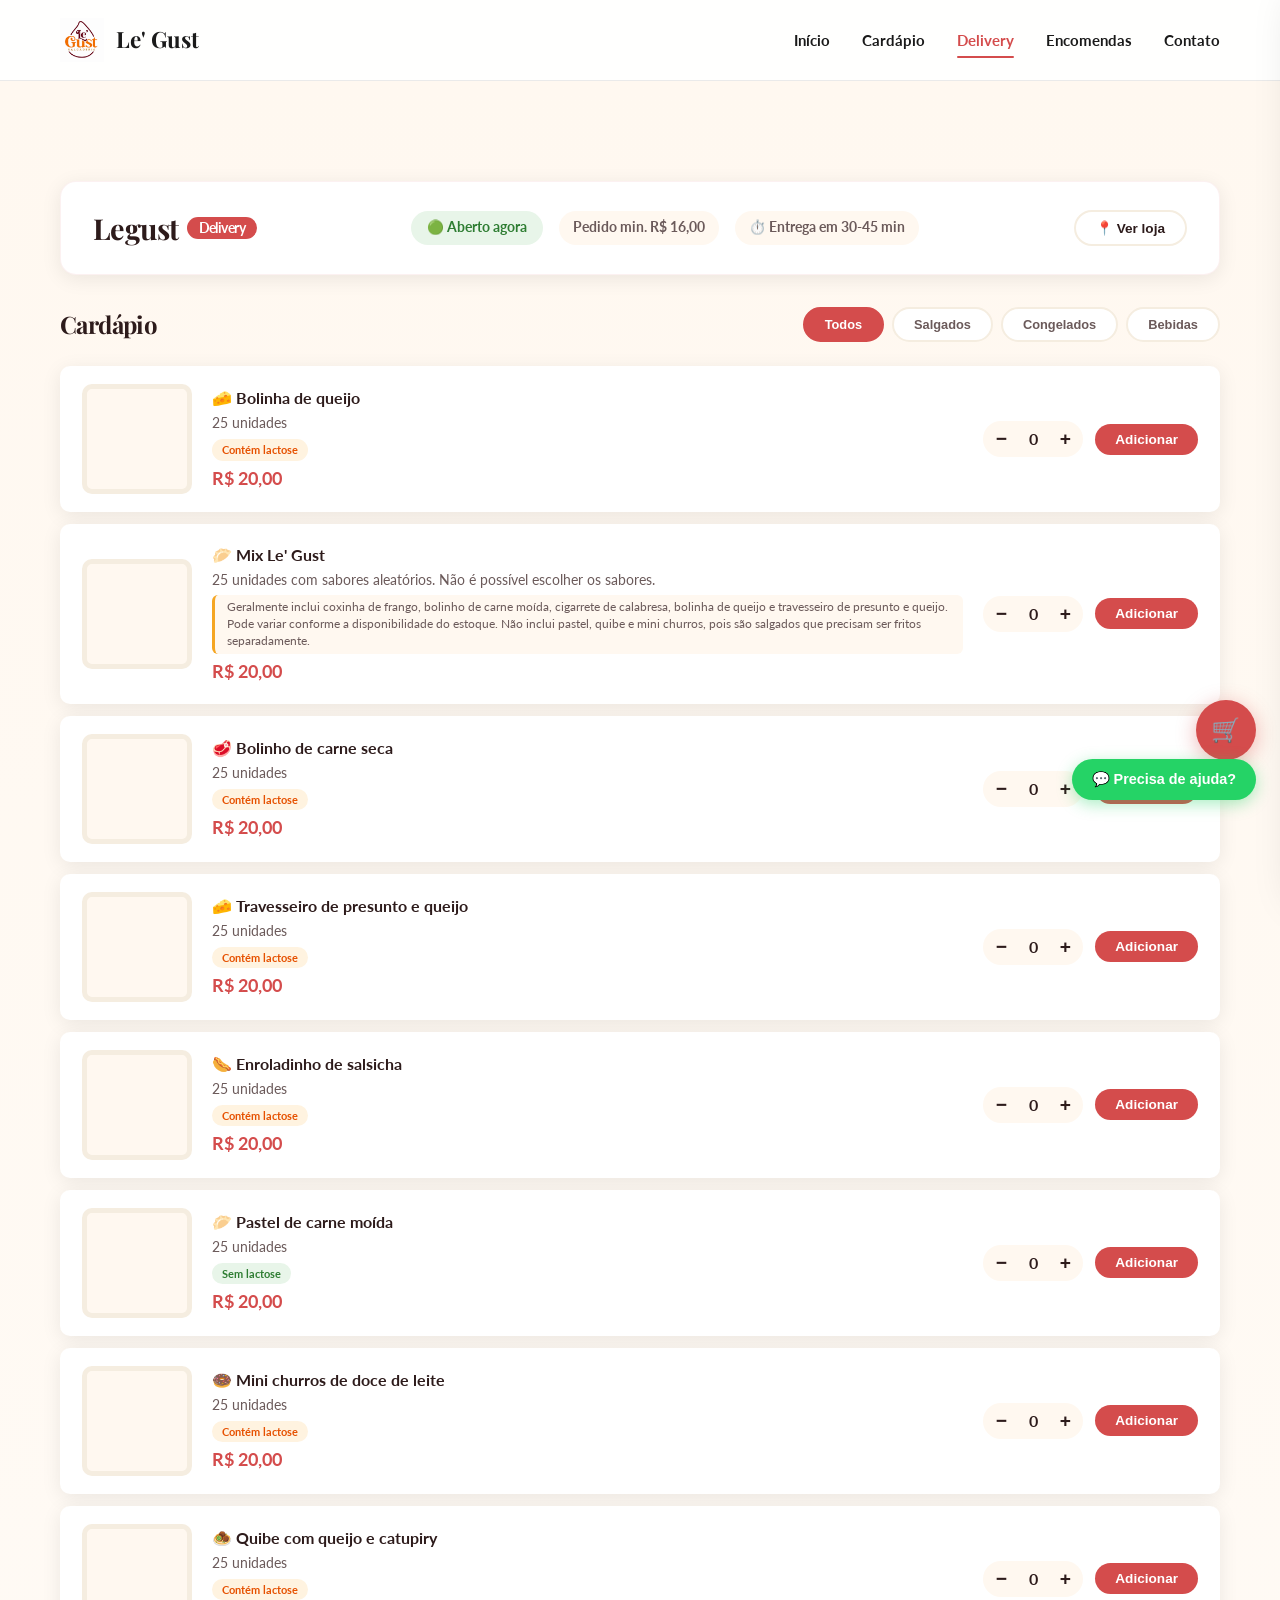
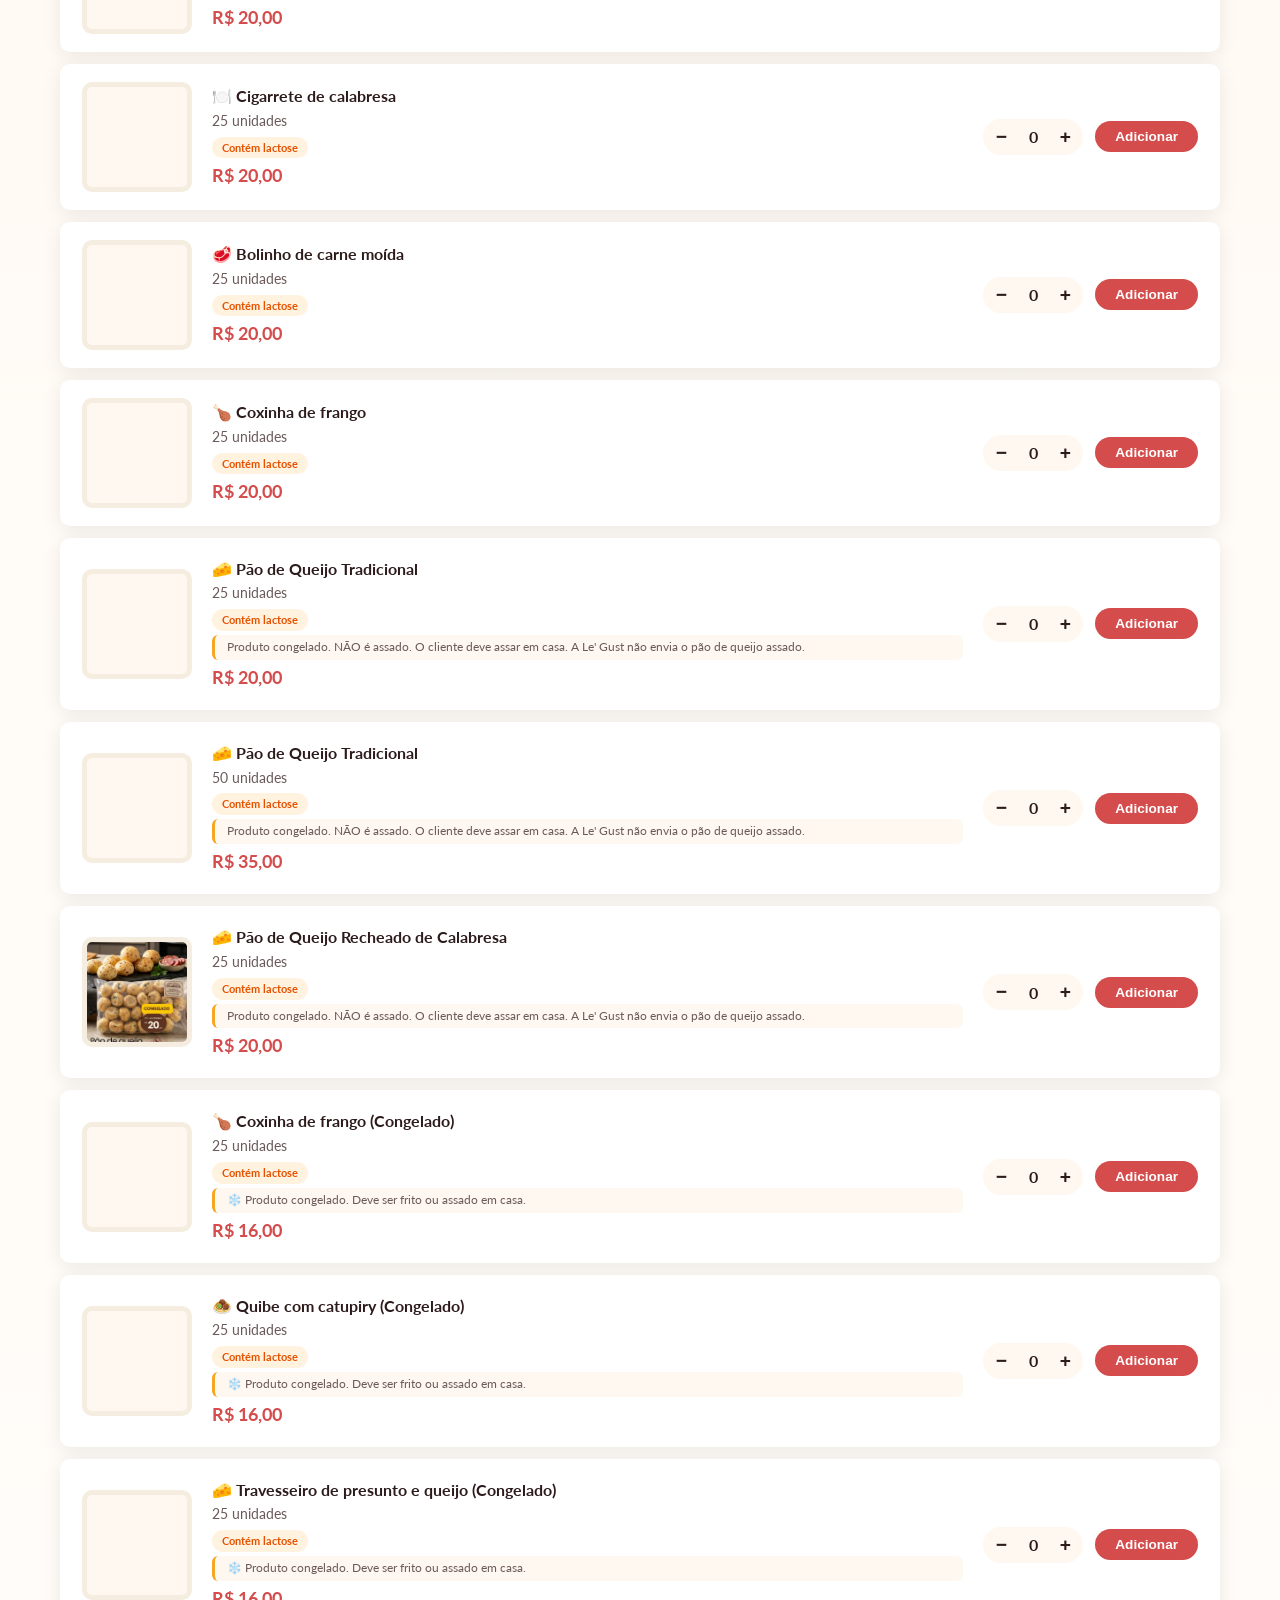
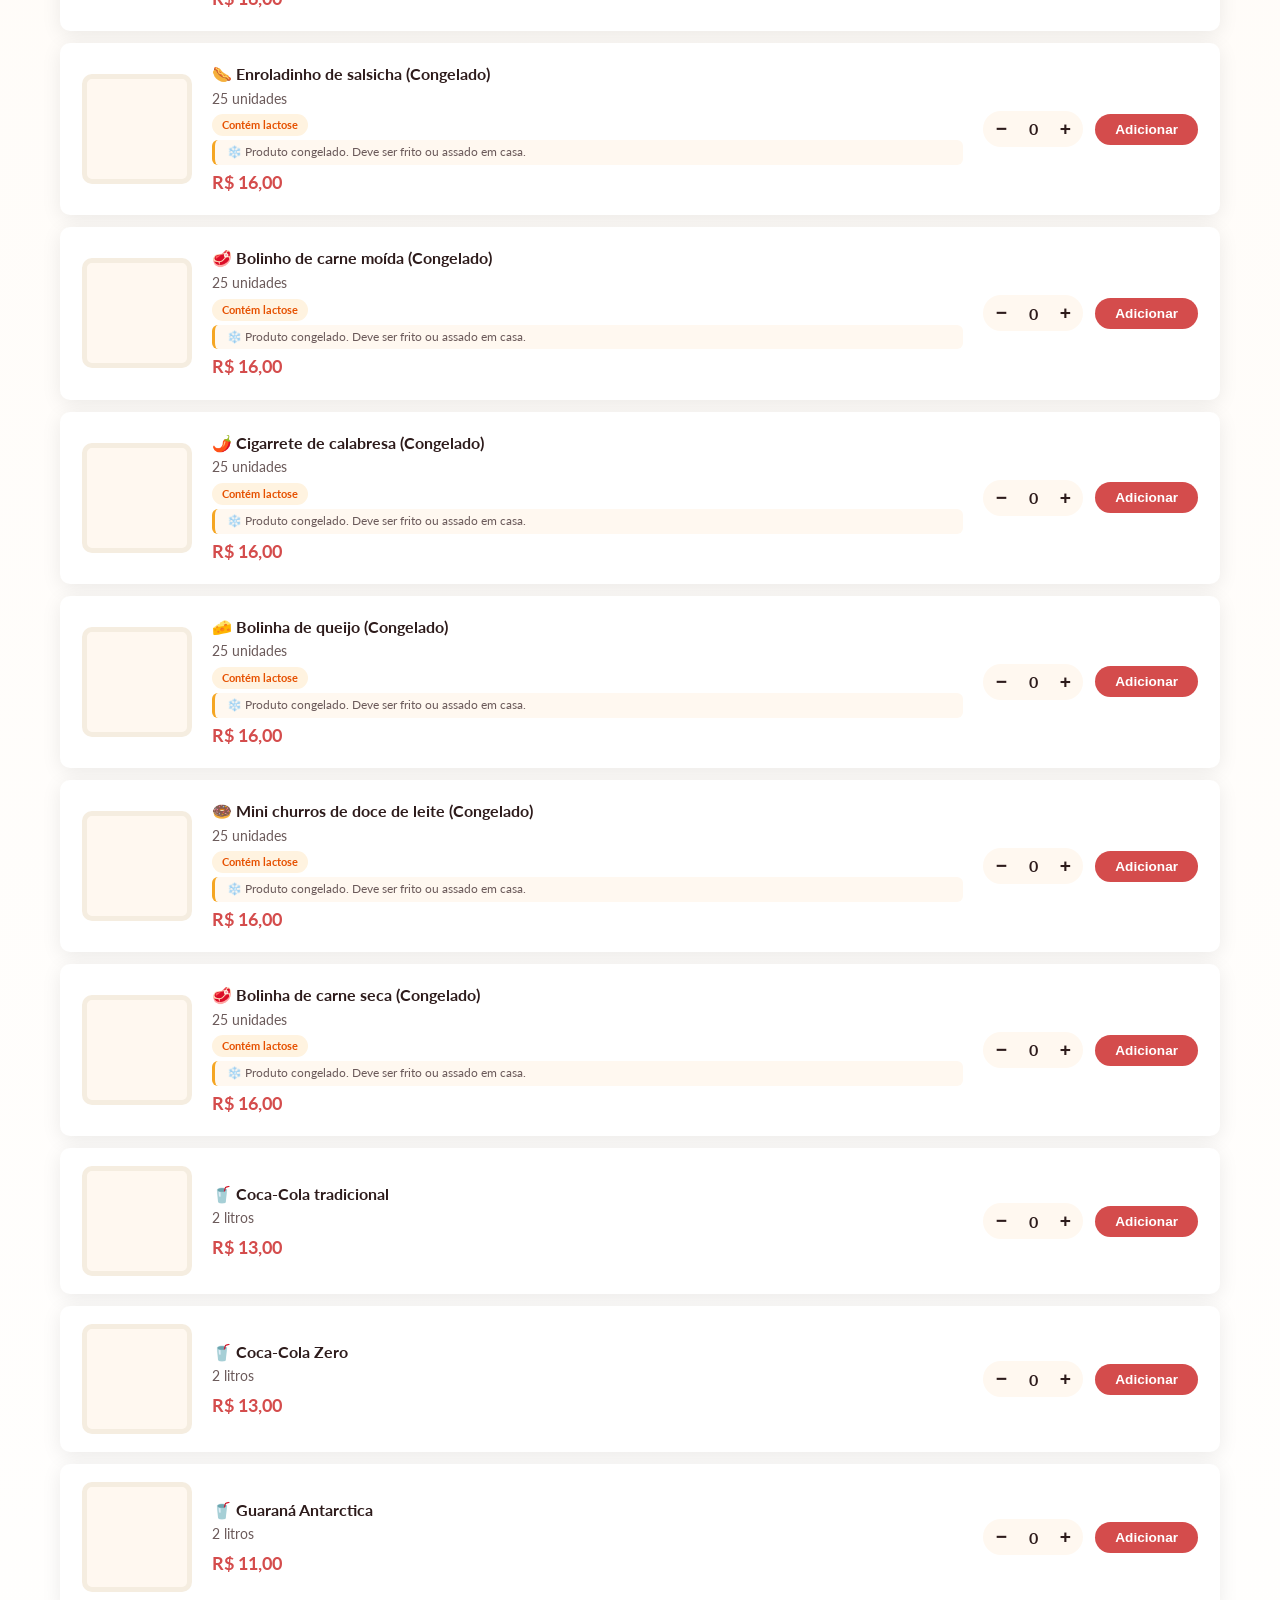
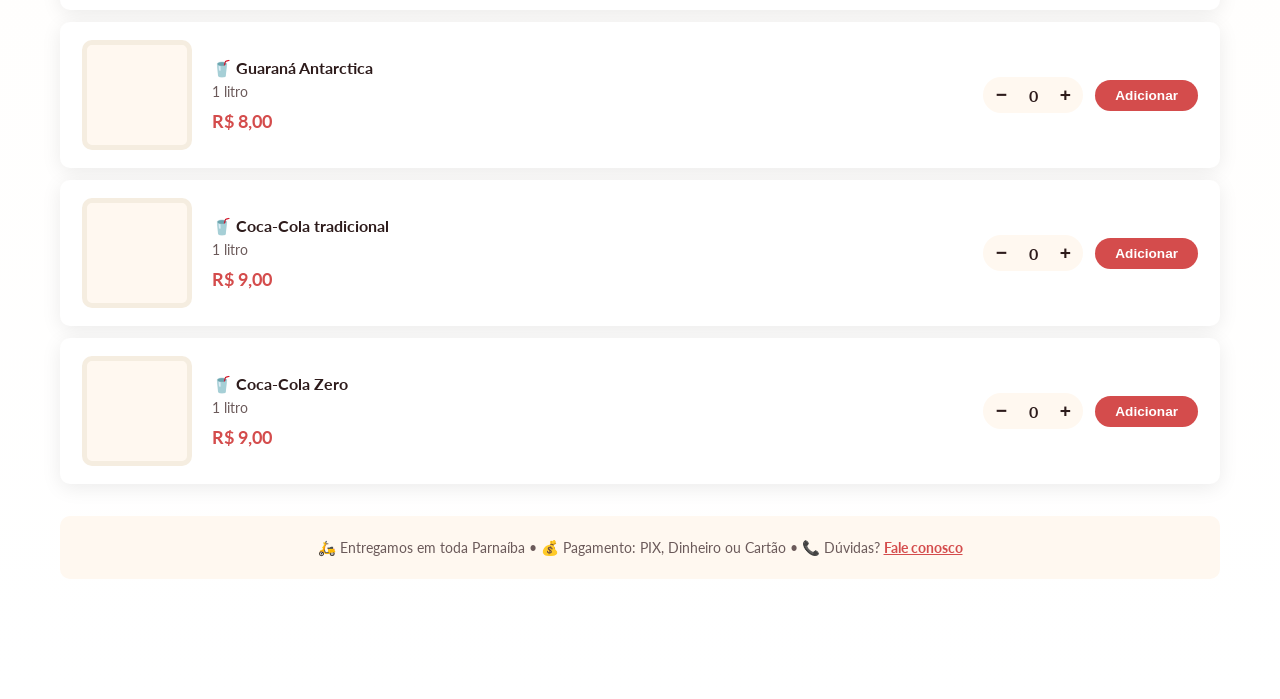
==== commit de33c6e3: "Atualizando" ====
--- a/delivery.html
+++ b/delivery.html
@@ -146,13 +146,28 @@
                 </p>
             </div>
 
-            <!-- STEP 2: Formulário de Encomenda (sem eventos) -->
+            <!-- STEP: Formulário de Agendamento/Encomenda -->
             <div class="modal-step" id="modalStepEncomenda" style="display:none;">
                 <h3>📅 Fazer Agendamento</h3>
                 <p style="color: var(--text-light); margin-bottom:16px;">
-                    Preencha os dados para fazer sua encomenda.
-                </p>
+                    Preencha os dados para fazer seu agendamento.
+                </p>
+                <!-- Tipo de entrega no agendamento -->
+                <div class="form-group" style="margin-bottom:16px;">
+                    <label for="encomendaTipoEntrega">Tipo de entrega *</label>
+                    <select id="encomendaTipoEntrega" required style="width:100%; padding:12px; border:2px solid var(--gray-dark); border-radius:var(--radius-sm); font-size:1rem;">
+                        <option value="">Selecione...</option>
+                        <option value="entrega">🛵 Entrega em casa</option>
+                        <option value="retirada">🏪 Retirada na loja</option>
+                    </select>
+                </div>
                 
+                <!-- Nome -->
+                <div class="form-group" style="margin-bottom:16px;">
+                    <label for="encomendaNome">Seu nome *</label>
+                    <input type="text" id="encomendaNome" placeholder="Digite seu nome completo" required />
+                </div>
+
                 <!-- Data -->
                 <div class="form-group" style="margin-bottom:16px;">
                     <label for="encomendaData">Data da encomenda *</label>
@@ -197,12 +212,16 @@
                     </div>
                 </div>
 
-                <!-- Endereço simplificado para encomenda -->
+                <!-- Endereço completo -->
                 <div style="background:var(--cream); padding:16px; border-radius:var(--radius-sm); margin-bottom:16px;">
                     <h4 style="font-size:1rem; margin-bottom:12px;">📍 Local da encomenda</h4>
                     <div class="form-group" style="margin-bottom:12px;">
-                        <label for="encomendaEndereco">Endereço *</label>
-                        <input type="text" id="encomendaEndereco" placeholder="Rua, número, complemento" required />
+                        <label for="encomendaEndereco">Rua *</label>
+                        <input type="text" id="encomendaEndereco" placeholder="Digite o nome da rua" required />
+                    </div>
+                    <div class="form-group" style="margin-bottom:12px;">
+                        <label for="encomendaNumero">Número *</label>
+                        <input type="text" id="encomendaNumero" placeholder="Número da casa" required />
                     </div>
                     <div class="form-group" style="margin-bottom:12px;">
                         <label for="encomendaBairro">Bairro *</label>
@@ -214,14 +233,8 @@
                     </div>
                 </div>
 
-                <!-- Nome do cliente -->
-                <div class="form-group" style="margin-bottom:16px;">
-                    <label for="encomendaNome">Seu nome *</label>
-                    <input type="text" id="encomendaNome" placeholder="Digite seu nome" required />
-                </div>
-
                 <button type="button" class="btn btn-primary btn-full" id="btnConfirmarEncomenda">
-                    ✅ CONFIRMAR ENCOMENDA
+                    ✅ CONFIRMAR AGENDAMENTO
                 </button>
             </div>
 
@@ -298,6 +311,11 @@
                 <p id="modalPagamentoSelecionado" style="display:none; margin-top: 12px; font-weight: bold;"></p>
                 <!-- Botão de enviar será injetado dinamicamente -->
             </div>
+
+            <!-- STEP 5: Resumo do Pedido (será criado dinamicamente) -->
+            <div class="modal-step" id="modalStepResumo" style="display:none;">
+                <!-- Conteúdo gerado pelo JavaScript -->
+            </div>
         </div>
     </div>
 
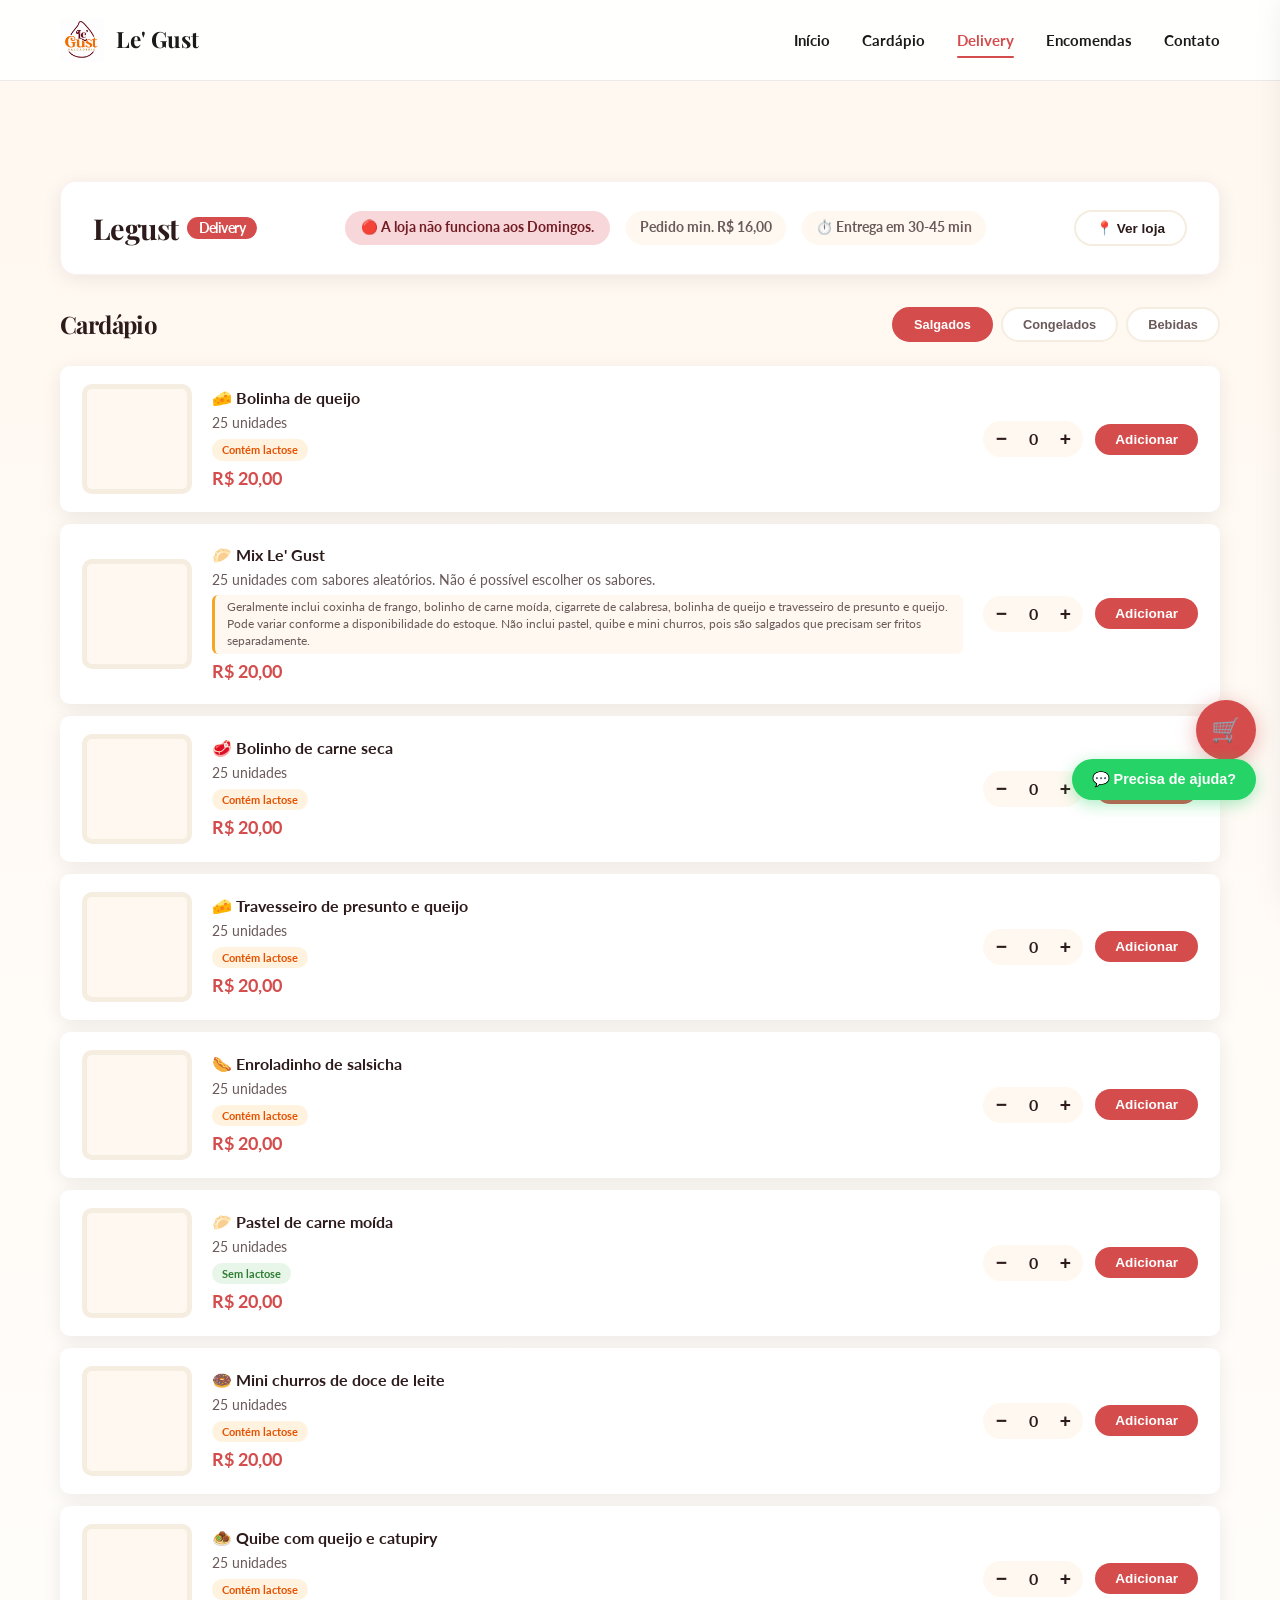
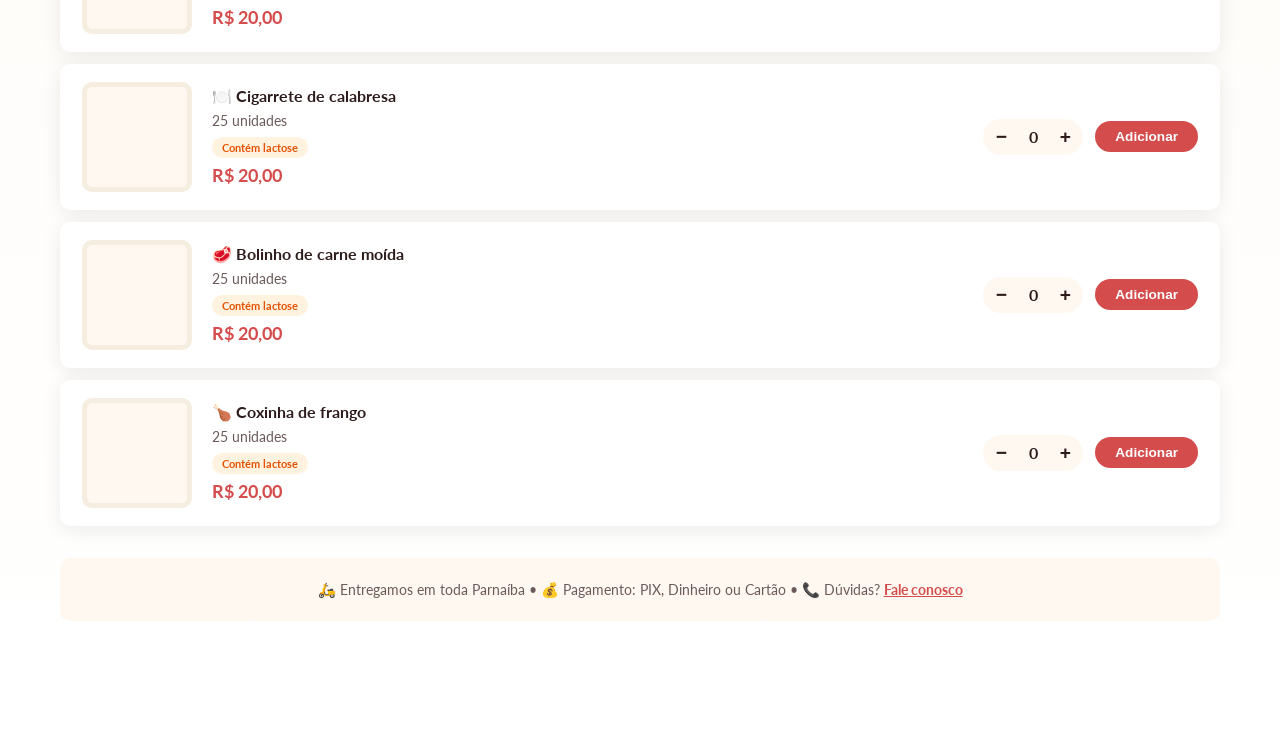
==== commit cfb3fc51: "Atualizando" ====
--- a/delivery.html
+++ b/delivery.html
@@ -53,12 +53,12 @@
                 </button>
             </div>
 
-            <!-- ===== CATEGORIAS ===== -->
+            <!-- ===== CATEGORIAS (SEM "TODOS") ===== -->
             <div class="categorias">
                 <h2>Cardápio</h2>
                 <div class="categoria-tabs">
-                    <button type="button" class="categoria-tab active" data-categoria="todos">Todos</button>
-                    <button type="button" class="categoria-tab" data-categoria="salgados">Salgados</button>
+                    <!-- O botão "Todos" foi REMOVIDO - só as 3 categorias principais -->
+                    <button type="button" class="categoria-tab active" data-categoria="salgados">Salgados</button>
                     <button type="button" class="categoria-tab" data-categoria="congelados">Congelados</button>
                     <button type="button" class="categoria-tab" data-categoria="bebidas">Bebidas</button>
                 </div>
@@ -124,9 +124,12 @@
             <button type="button" class="modal-close" id="modalClose">&times;</button>
             <h2>📋 Finalizar Pedido</h2>
             
-            <!-- STEP 1: Opções de entrega -->
+            <!-- STEP 1: Forma de recebimento -->
             <div class="modal-step" id="modalStep1">
-                <h3>Como você quer receber?</h3>
+                <h3>📦 Como você quer receber?</h3>
+                <p style="color: var(--text-light); margin-bottom:16px;">
+                    Escolha a forma de recebimento do seu pedido.
+                </p>
                 <div class="delivery-options">
                     <button type="button" class="delivery-option" data-tipo="entrega">
                         <span class="option-icon">🛵</span>
@@ -136,51 +139,73 @@
                         <span class="option-icon">🏪</span>
                         RETIRAR NA LOJA
                     </button>
-                    <button type="button" class="delivery-option" data-tipo="encomenda">
-                        <span class="option-icon">📅</span>
-                        FAZER AGENDAMENTO
-                    </button>
                 </div>
                 <p style="text-align:center; margin-top:16px; color: var(--text-light); font-size:0.9rem;">
                     Escolha a melhor opção para você
                 </p>
             </div>
 
-            <!-- STEP: Formulário de Agendamento/Encomenda -->
-            <div class="modal-step" id="modalStepEncomenda" style="display:none;">
-                <h3>📅 Fazer Agendamento</h3>
-                <p style="color: var(--text-light); margin-bottom:16px;">
-                    Preencha os dados para fazer seu agendamento.
-                </p>
-                <!-- Tipo de entrega no agendamento -->
-                <div class="form-group" style="margin-bottom:16px;">
-                    <label for="encomendaTipoEntrega">Tipo de entrega *</label>
-                    <select id="encomendaTipoEntrega" required style="width:100%; padding:12px; border:2px solid var(--gray-dark); border-radius:var(--radius-sm); font-size:1rem;">
-                        <option value="">Selecione...</option>
-                        <option value="entrega">🛵 Entrega em casa</option>
-                        <option value="retirada">🏪 Retirada na loja</option>
-                    </select>
-                </div>
+            <!-- STEP 2: Endereço para entrega -->
+            <div class="modal-step" id="modalStepEndereco" style="display:none;">
+                <h3>📍 Endereço de entrega</h3>
+                <p style="color: var(--text-light); margin-bottom:16px;">
+                    Preencha o endereço para receber seu pedido.
+                </p>
+                <form id="modalEnderecoForm" onsubmit="return false;">
+                    <div class="form-row">
+                        <div class="form-group full">
+                            <label>Rua *</label>
+                            <input type="text" id="modalEnderecoRua" required placeholder="Digite sua rua" />
+                        </div>
+                    </div>
+                    <div class="form-row">
+                        <div class="form-group">
+                            <label>Número *</label>
+                            <input type="text" id="modalEnderecoNumero" placeholder="123" required />
+                        </div>
+                        <div class="form-group">
+                            <label>Complemento</label>
+                            <input type="text" id="modalEnderecoComplemento" placeholder="Apto, Bloco..." />
+                        </div>
+                    </div>
+                    <div class="form-row">
+                        <div class="form-group full">
+                            <label>Bairro *</label>
+                            <input type="text" id="modalEnderecoBairro" placeholder="Digite o nome do seu bairro" required />
+                        </div>
+                    </div>
+                    <div class="form-row">
+                        <div class="form-group full">
+                            <label>Ponto de referência</label>
+                            <input type="text" id="modalEnderecoReferencia" placeholder="Próximo a..." />
+                        </div>
+                    </div>
+                    <button type="button" class="btn btn-primary btn-full" id="modalEnderecoConfirmar">
+                        ✅ Confirmar endereço
+                    </button>
+                </form>
+            </div>
+
+            <!-- STEP 3: Agendamento (data e horário) -->
+            <div class="modal-step" id="modalStepAgendamento" style="display:none;">
+                <h3>📅 Agendar Pedido</h3>
+                <p style="color: var(--text-light); margin-bottom:16px;">
+                    Escolha a data e horário para o seu pedido.
+                </p>
                 
-                <!-- Nome -->
-                <div class="form-group" style="margin-bottom:16px;">
-                    <label for="encomendaNome">Seu nome *</label>
-                    <input type="text" id="encomendaNome" placeholder="Digite seu nome completo" required />
-                </div>
-
                 <!-- Data -->
                 <div class="form-group" style="margin-bottom:16px;">
-                    <label for="encomendaData">Data da encomenda *</label>
-                    <input type="date" id="encomendaData" required />
+                    <label for="agendamentoData">Data *</label>
+                    <input type="date" id="agendamentoData" required />
                 </div>
 
                 <!-- Horário -->
                 <div class="form-group" style="margin-bottom:16px;">
-                    <label>Horário *</label>
+                    <label>Horário * (selecione apenas um)</label>
                     <div style="display:grid; grid-template-columns:1fr 1fr; gap:12px; margin-top:8px;">
                         <div>
                             <strong style="display:block; font-size:0.85rem; color:var(--text-light); margin-bottom:6px;">🌅 Manhã</strong>
-                            <select id="encomendaHorario" class="horario-select" style="width:100%; padding:10px; border:2px solid var(--gray-dark); border-radius:var(--radius-sm); font-size:0.95rem;">
+                            <select id="agendamentoHorario" class="horario-select" style="width:100%; padding:10px; border:2px solid var(--gray-dark); border-radius:var(--radius-sm); font-size:0.95rem; background:white; cursor:pointer;">
                                 <option value="">Selecione</option>
                                 <option value="08:00">08:00</option>
                                 <option value="08:30">08:30</option>
@@ -195,7 +220,7 @@
                         </div>
                         <div>
                             <strong style="display:block; font-size:0.85rem; color:var(--text-light); margin-bottom:6px;">🌆 Tarde</strong>
-                            <select id="encomendaHorarioTarde" class="horario-select" style="width:100%; padding:10px; border:2px solid var(--gray-dark); border-radius:var(--radius-sm); font-size:0.95rem;">
+                            <select id="agendamentoHorarioTarde" class="horario-select" style="width:100%; padding:10px; border:2px solid var(--gray-dark); border-radius:var(--radius-sm); font-size:0.95rem; background:white; cursor:pointer;">
                                 <option value="">Selecione</option>
                                 <option value="14:30">14:30</option>
                                 <option value="15:00">15:00</option>
@@ -210,30 +235,18 @@
                             </select>
                         </div>
                     </div>
-                </div>
-
-                <!-- Endereço completo -->
-                <div style="background:var(--cream); padding:16px; border-radius:var(--radius-sm); margin-bottom:16px;">
-                    <h4 style="font-size:1rem; margin-bottom:12px;">📍 Local da encomenda</h4>
-                    <div class="form-group" style="margin-bottom:12px;">
-                        <label for="encomendaEndereco">Rua *</label>
-                        <input type="text" id="encomendaEndereco" placeholder="Digite o nome da rua" required />
-                    </div>
-                    <div class="form-group" style="margin-bottom:12px;">
-                        <label for="encomendaNumero">Número *</label>
-                        <input type="text" id="encomendaNumero" placeholder="Número da casa" required />
-                    </div>
-                    <div class="form-group" style="margin-bottom:12px;">
-                        <label for="encomendaBairro">Bairro *</label>
-                        <input type="text" id="encomendaBairro" placeholder="Digite o nome do seu bairro" required style="border-color:var(--primary); border-width:2px;" />
-                    </div>
-                    <div class="form-group">
-                        <label for="encomendaReferencia">Ponto de referência</label>
-                        <input type="text" id="encomendaReferencia" placeholder="Próximo a..." />
-                    </div>
-                </div>
-
-                <button type="button" class="btn btn-primary btn-full" id="btnConfirmarEncomenda">
+                    <p style="font-size:0.8rem; color:#856404; margin-top:6px;">⚠️ Selecione apenas um horário (Manhã ou Tarde)</p>
+                </div>
+
+                <!-- Se for retirada, mostrar endereço da loja -->
+                <div id="agendamentoRetiradaInfo" style="display:none; background:var(--cream); padding:16px; border-radius:var(--radius-sm); margin-bottom:16px;">
+                    <h4 style="font-size:1rem; margin-bottom:8px;">🏪 Retirada na loja</h4>
+                    <p style="color:var(--text-light);">
+                        <strong>Endereço:</strong> R. São Benedito, 475 - Planalto, Parnaíba - PI
+                    </p>
+                </div>
+
+                <button type="button" class="btn btn-primary btn-full" id="btnConfirmarAgendamento">
                     ✅ CONFIRMAR AGENDAMENTO
                 </button>
             </div>
@@ -259,46 +272,8 @@
                 </button>
             </div>
 
-            <!-- STEP 3: Endereço para entrega -->
-            <div class="modal-step" id="modalStep3" style="display:none;">
-                <h3>📍 Endereço de entrega</h3>
-                <form id="modalEnderecoForm" onsubmit="return false;">
-                    <div class="form-row">
-                        <div class="form-group full">
-                            <label>Rua *</label>
-                            <input type="text" id="modalEnderecoRua" required placeholder="Digite sua rua" />
-                        </div>
-                    </div>
-                    <div class="form-row">
-                        <div class="form-group">
-                            <label>Número *</label>
-                            <input type="text" id="modalEnderecoNumero" placeholder="123" required />
-                        </div>
-                        <div class="form-group">
-                            <label>Complemento</label>
-                            <input type="text" id="modalEnderecoComplemento" placeholder="Apto, Bloco..." />
-                        </div>
-                    </div>
-                    <div class="form-row">
-                        <div class="form-group full">
-                            <label>Bairro *</label>
-                            <input type="text" id="modalEnderecoBairro" placeholder="Digite o nome do seu bairro" required />
-                        </div>
-                    </div>
-                    <div class="form-row">
-                        <div class="form-group full">
-                            <label>Ponto de referência</label>
-                            <input type="text" id="modalEnderecoReferencia" placeholder="Próximo a..." />
-                        </div>
-                    </div>
-                    <button type="button" class="btn btn-primary btn-full" id="modalEnderecoConfirmar">
-                        ✅ Confirmar endereço
-                    </button>
-                </form>
-            </div>
-
-            <!-- STEP 4: Pagamento e enviar -->
-            <div class="modal-step" id="modalStep4" style="display:none;">
+            <!-- STEP: Pagamento e enviar -->
+            <div class="modal-step" id="modalStepPagamento" style="display:none;">
                 <h3>💳 Forma de pagamento</h3>
                 <p style="color: var(--text-light); margin-bottom:16px;">
                     Selecione como deseja pagar seu pedido.
@@ -309,10 +284,9 @@
                     <button type="button" class="pagamento-btn" data-pagamento="Cartão">💳 CARTÃO</button>
                 </div>
                 <p id="modalPagamentoSelecionado" style="display:none; margin-top: 12px; font-weight: bold;"></p>
-                <!-- Botão de enviar será injetado dinamicamente -->
-            </div>
-
-            <!-- STEP 5: Resumo do Pedido (será criado dinamicamente) -->
+            </div>
+
+            <!-- STEP: Resumo do Pedido -->
             <div class="modal-step" id="modalStepResumo" style="display:none;">
                 <!-- Conteúdo gerado pelo JavaScript -->
             </div>
--- a/delivery.css
+++ b/delivery.css
@@ -19,6 +19,11 @@
     --whatsapp: #25D366;
     --font: 'Lato', sans-serif;
     --font-display: 'Playfair Display', serif;
+    --success: #28a745;
+    --success-light: #d4edda;
+    --warning: #ffc107;
+    --warning-light: #fff3cd;
+    --danger: #dc3545;
 }
 
 * {
@@ -705,9 +710,10 @@
     }
 }
 
+/* ===== OPÇÕES DE ENTREGA ===== */
 .delivery-options {
     display: grid;
-    grid-template-columns: repeat(3, 1fr);
+    grid-template-columns: repeat(2, 1fr);
     gap: 12px;
 }
 
@@ -742,7 +748,49 @@
     margin-bottom: 8px;
 }
 
-/* ===== FORMULÁRIO ENDEREÇO ===== */
+/* ===== OPÇÕES "QUANDO" ===== */
+.quando-options {
+    display: grid;
+    grid-template-columns: repeat(2, 1fr);
+    gap: 12px;
+}
+
+.quando-option {
+    background: var(--cream);
+    border: 2px solid transparent;
+    border-radius: var(--radius-sm);
+    padding: 24px 12px;
+    text-align: center;
+    cursor: pointer;
+    transition: var(--transition);
+    font-weight: 700;
+    font-size: 0.95rem;
+    color: var(--text);
+    font-family: var(--font);
+}
+
+.quando-option:hover {
+    border-color: var(--primary);
+    background: var(--primary-light);
+}
+
+.quando-option.selected {
+    border-color: var(--primary);
+    background: var(--primary);
+    color: var(--white);
+}
+
+.quando-option .option-icon {
+    display: block;
+    font-size: 2.2rem;
+    margin-bottom: 8px;
+}
+
+.quando-option small {
+    font-weight: 400;
+}
+
+/* ===== FORMULÁRIO ===== */
 .form-row {
     display: grid;
     grid-template-columns: 1fr 1fr;
@@ -766,16 +814,19 @@
     margin-bottom: 4px;
 }
 
-.form-group input {
+.form-group input,
+.form-group select {
     padding: 12px 16px;
     border: 2px solid var(--gray-dark);
     border-radius: var(--radius-sm);
     font-size: 0.95rem;
     transition: var(--transition);
     font-family: var(--font);
-}
-
-.form-group input:focus {
+    background: var(--white);
+}
+
+.form-group input:focus,
+.form-group select:focus {
     border-color: var(--primary);
     outline: none;
     box-shadow: 0 0 0 4px var(--primary-light);
@@ -783,6 +834,16 @@
 
 .form-group input:read-only {
     background: var(--cream);
+}
+
+.form-group select {
+    cursor: pointer;
+    appearance: auto;
+    -webkit-appearance: auto;
+}
+
+.form-group select option {
+    padding: 8px;
 }
 
 /* ===== PAGAMENTO ===== */
@@ -937,6 +998,19 @@
     margin-bottom: 8px;
 }
 
+/* ===== STATUS DO PEDIDO (DESTAQUE) ===== */
+.pedido-status-imediato {
+    background: var(--success-light);
+    border: 2px solid var(--success);
+    color: #155724;
+}
+
+.pedido-status-agendado {
+    background: var(--warning-light);
+    border: 2px solid var(--warning);
+    color: #856404;
+}
+
 /* ===== RESPONSIVIDADE ===== */
 @media (max-width: 768px) {
     .delivery-page {
@@ -993,7 +1067,8 @@
         border-top: 1px solid var(--gray);
     }
 
-    .delivery-options {
+    .delivery-options,
+    .quando-options {
         grid-template-columns: 1fr;
     }
 
@@ -1075,4 +1150,13 @@
         width: 40px;
         height: 40px;
     }
+
+    .quando-option {
+        padding: 16px 12px;
+        font-size: 0.85rem;
+    }
+
+    .quando-option .option-icon {
+        font-size: 1.8rem;
+    }
 }
